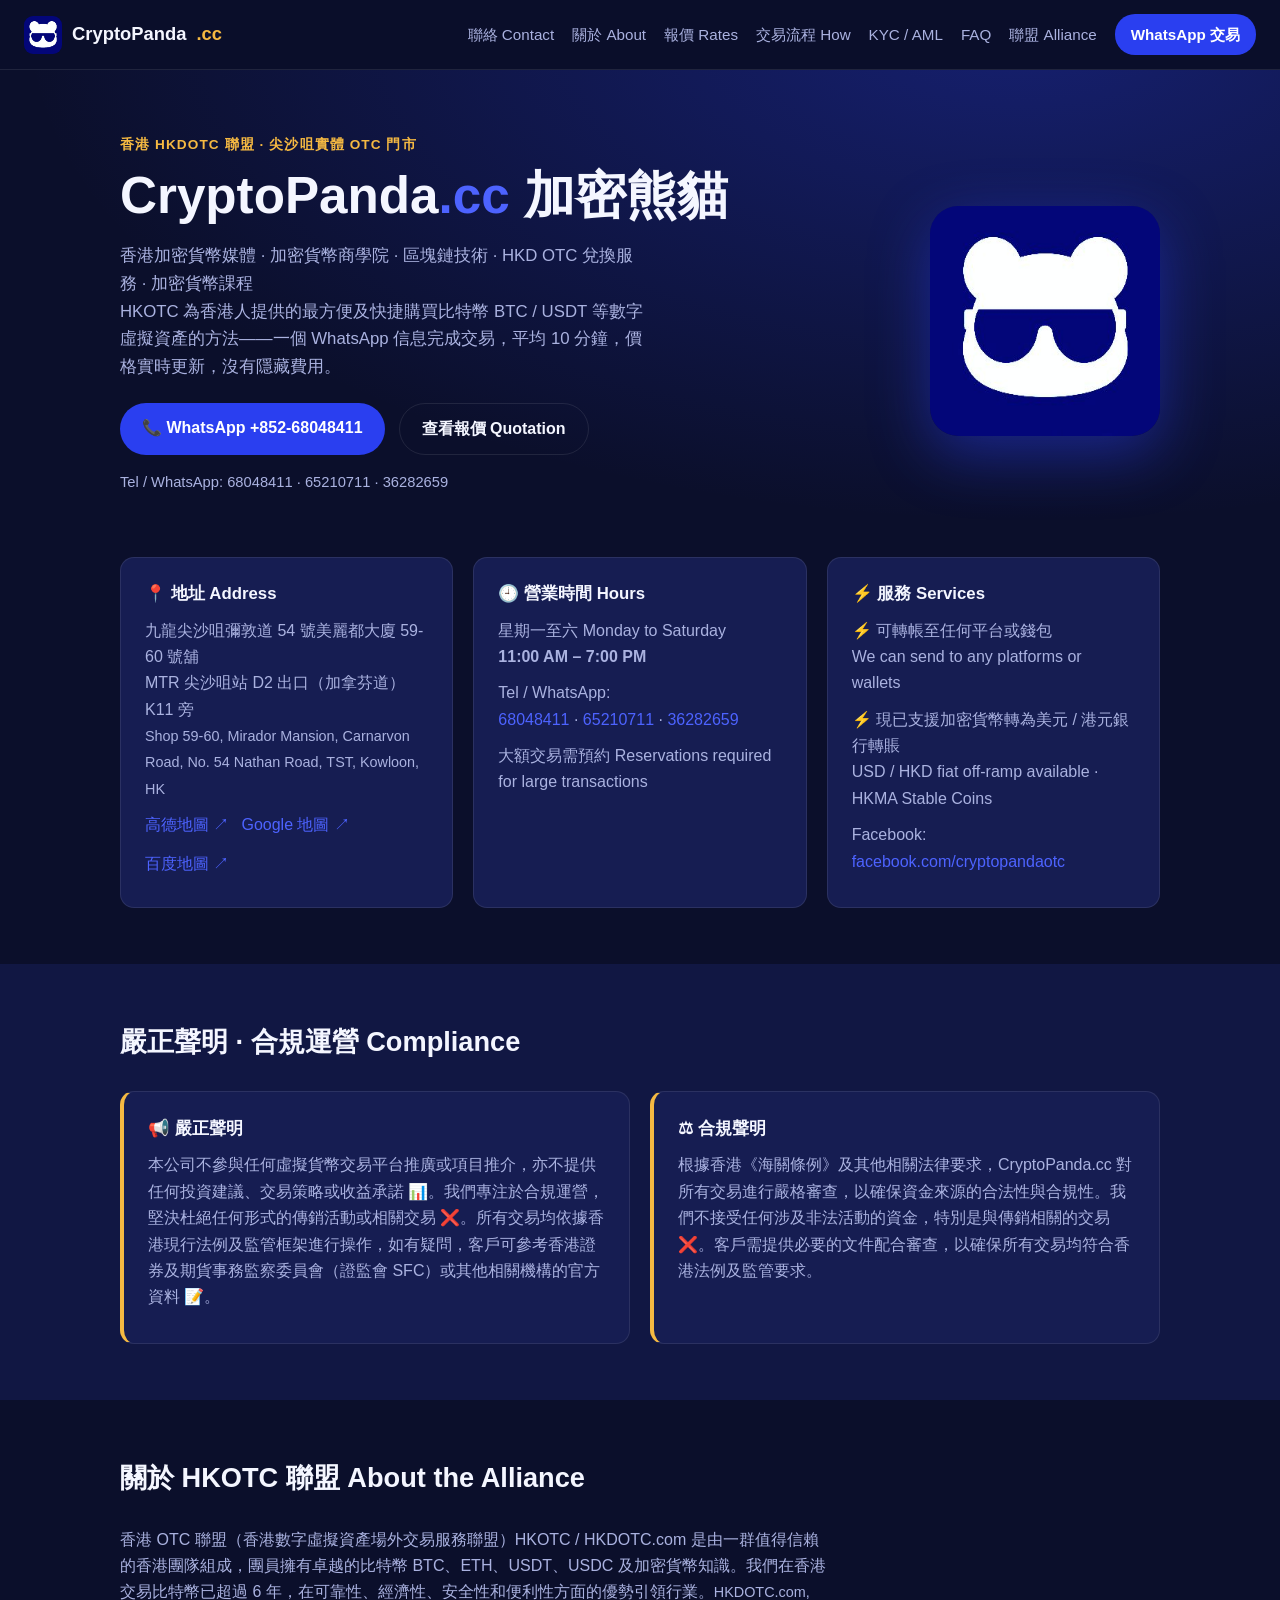
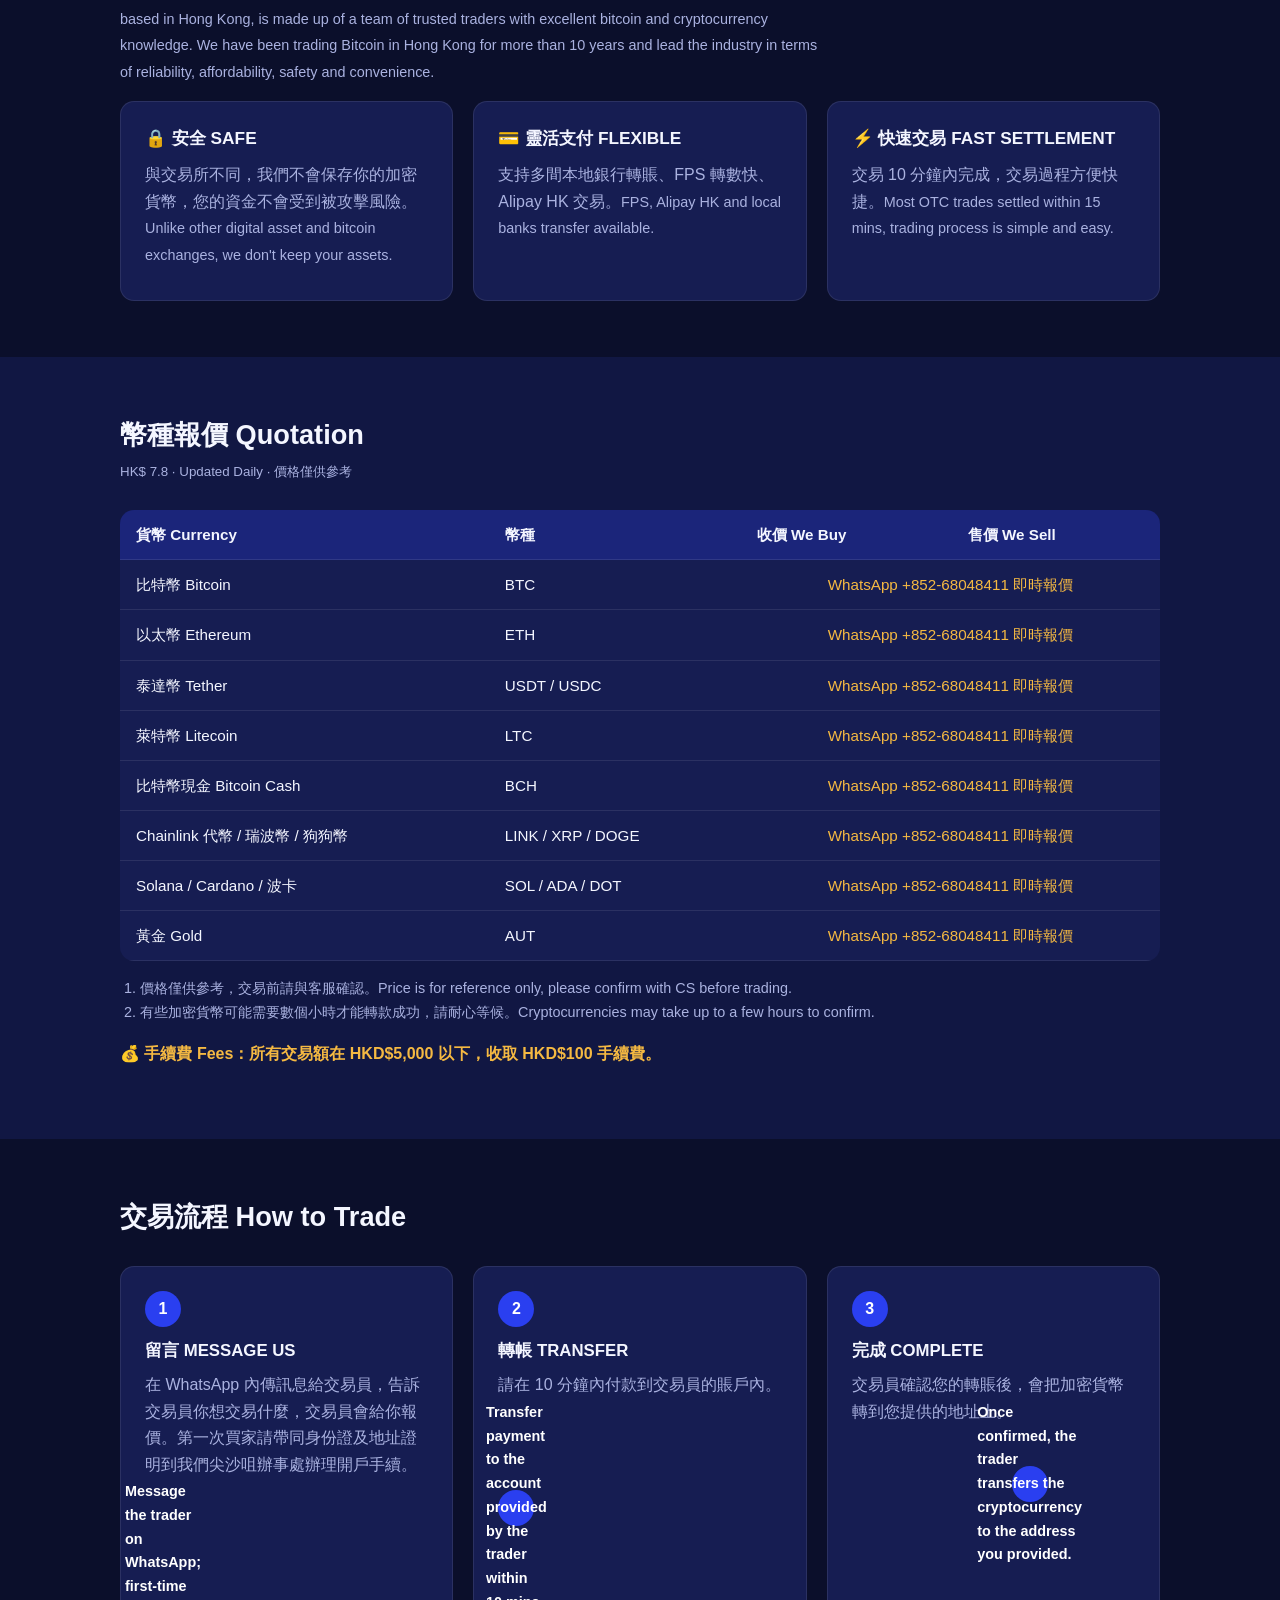
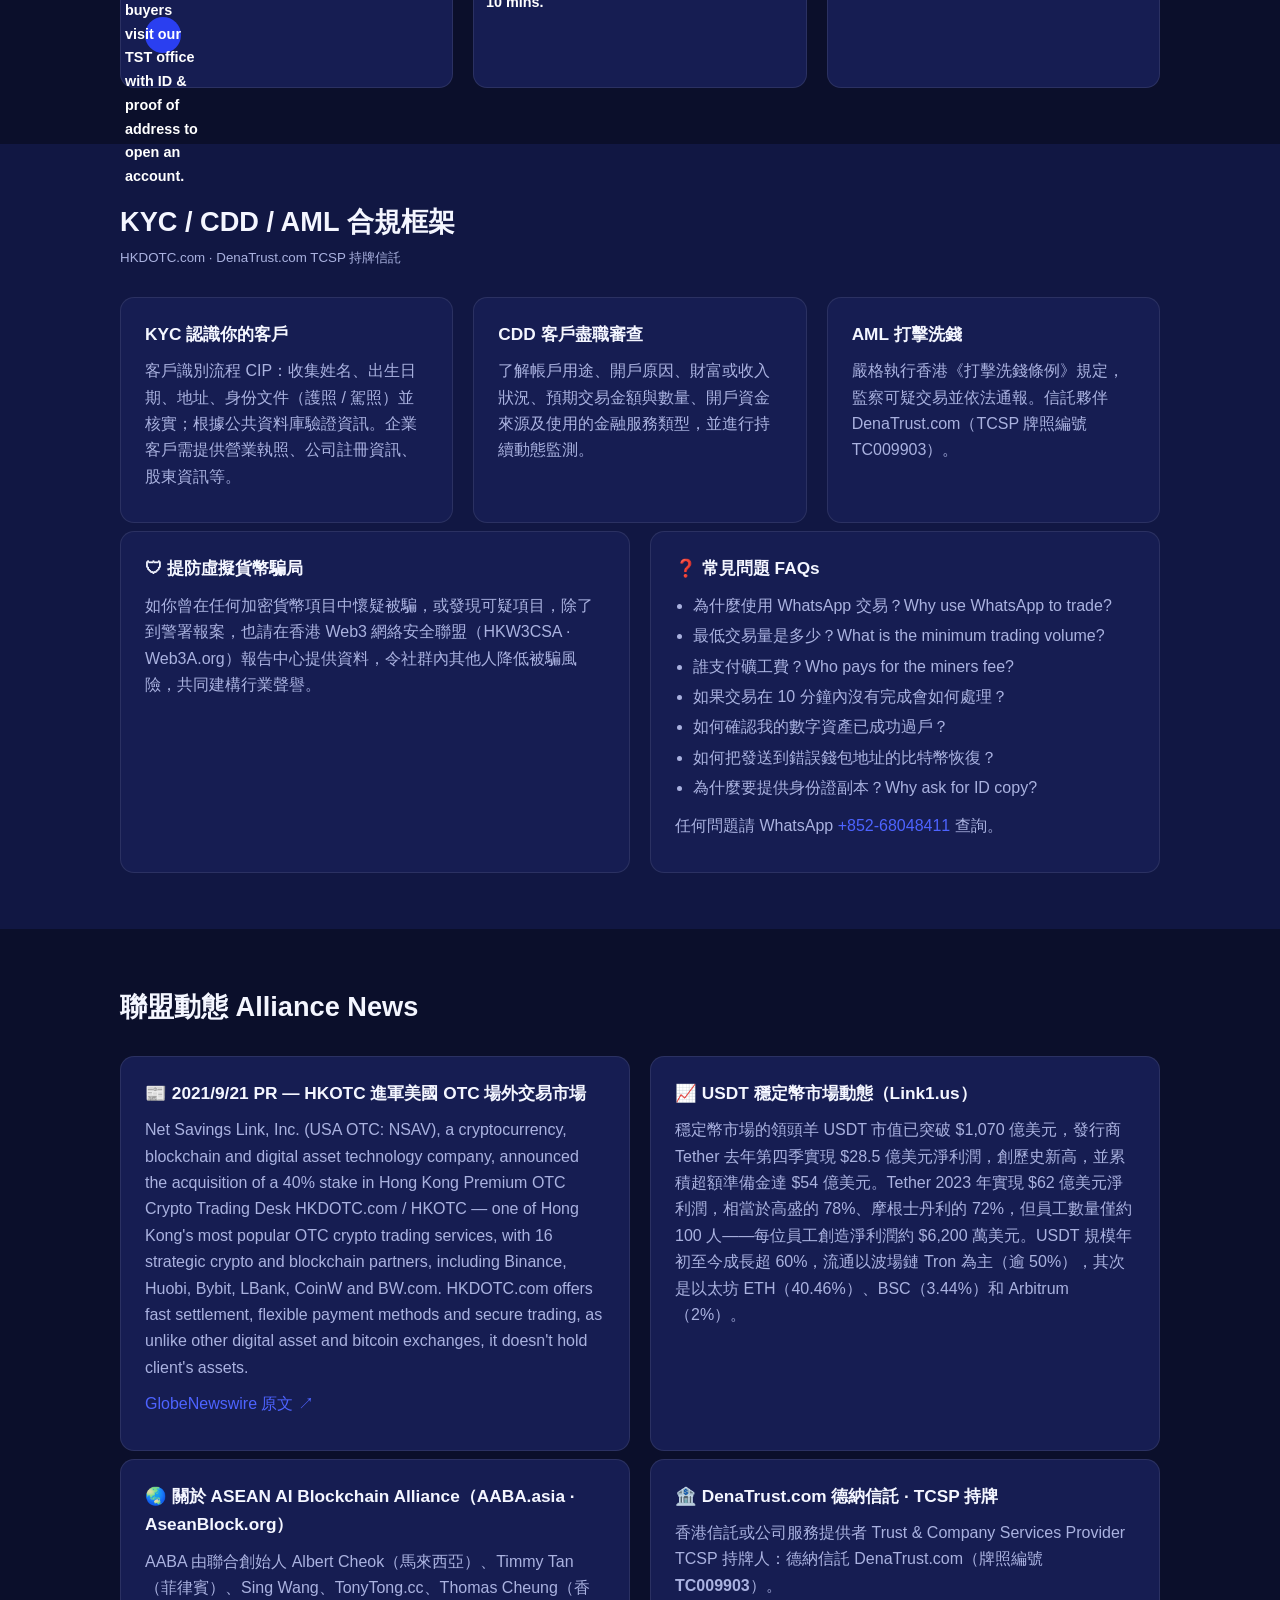
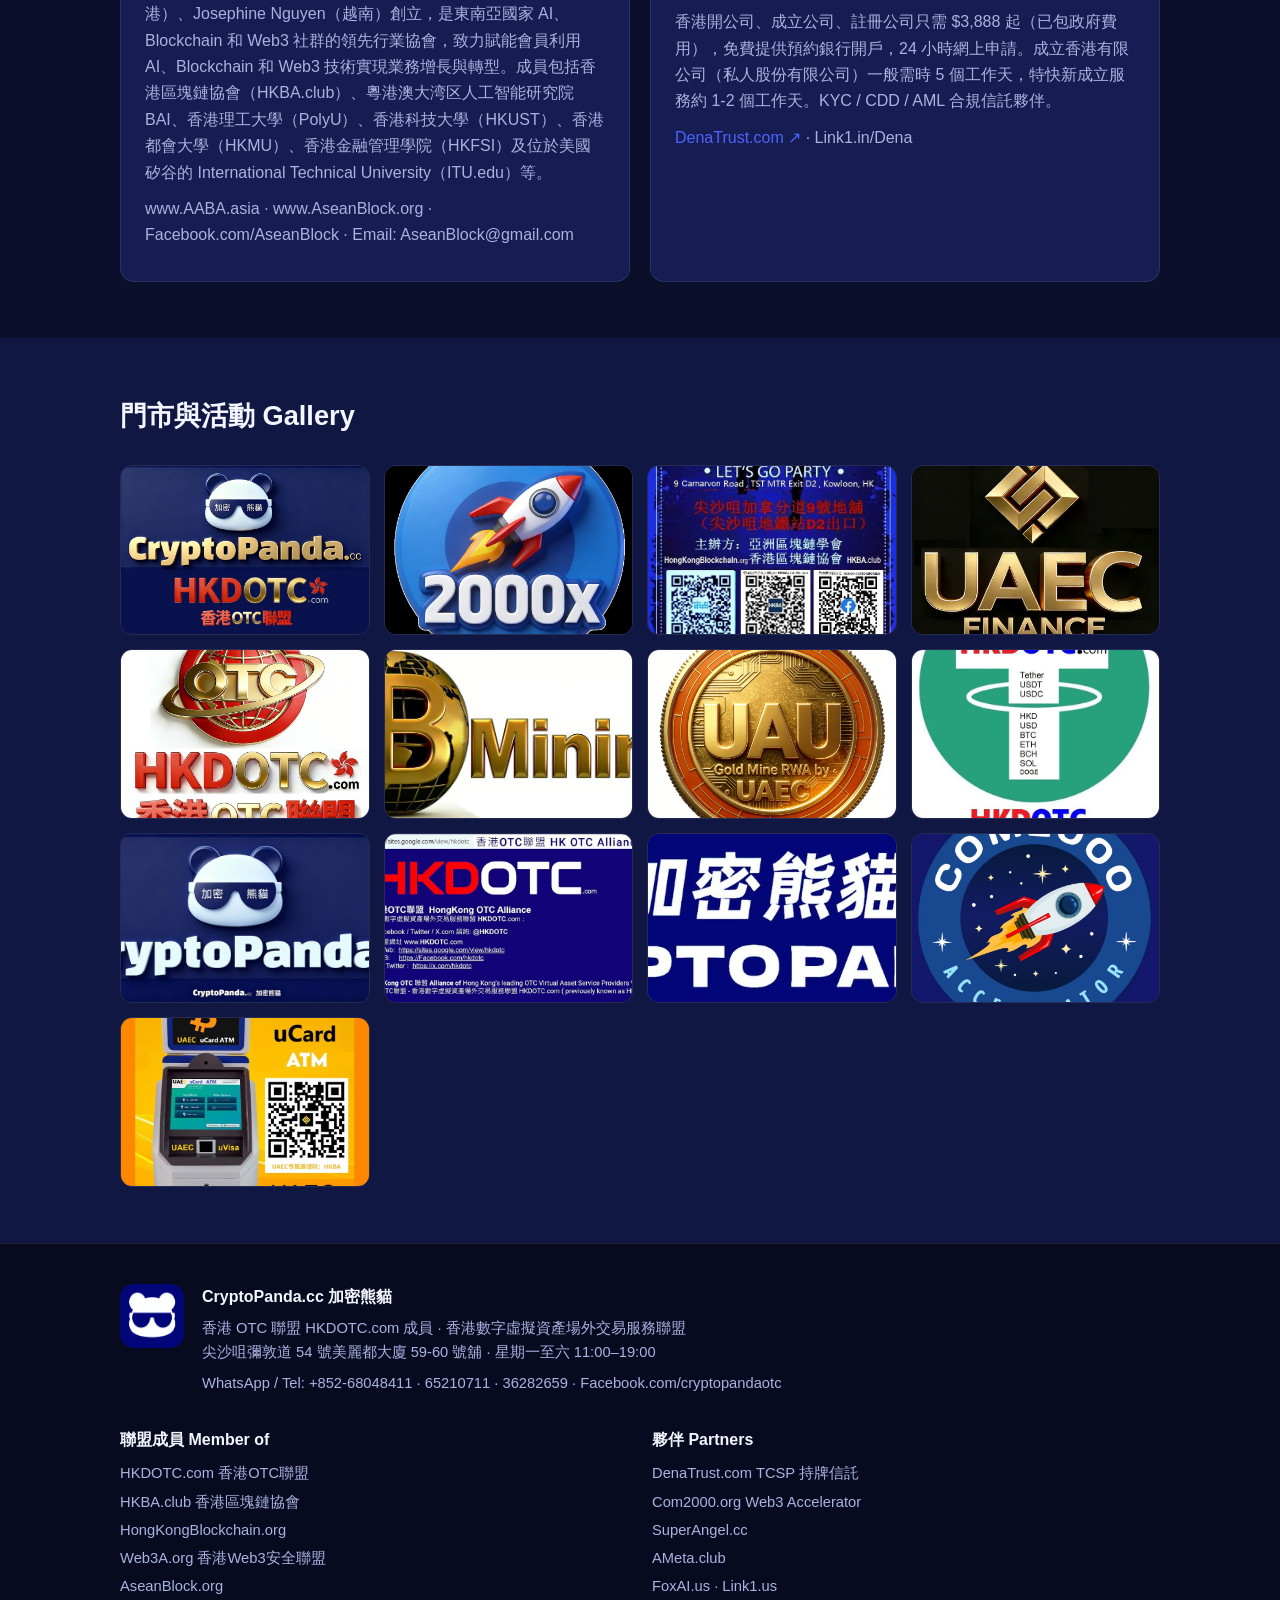
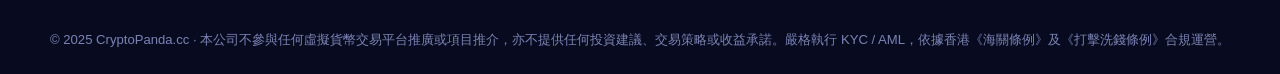
==== index.html @ 636df650 "CryptoPanda.cc static website migrated from sites.google.com/view/crypto-panda" ====
<!DOCTYPE html>
<html lang="zh-Hant">
<head>
<meta charset="UTF-8" />
<meta name="viewport" content="width=device-width, initial-scale=1.0" />
<title>CryptoPanda.cc 加密熊貓 — 香港 HKDOTC 聯盟 OTC 門市 | 尖沙咀實體店</title>
<meta name="description" content="CryptoPanda.cc 加密熊貓 — 香港 HKDOTC 聯盟成員，尖沙咀實體 OTC 門市。比特幣 BTC / USDT 等加密貨幣場外交易，10 分鐘完成，FPS / 轉數快 / Alipay HK / 本地銀行轉賬，KYC / AML 合規。Hong Kong OTC crypto trading desk, Mirador Mansion TST." />
<meta property="og:title" content="CryptoPanda.cc 加密熊貓 — 香港 HKDOTC 聯盟 OTC 門市 | 尖沙咀實體店" />
<meta property="og:description" content="CryptoPanda.cc 加密熊貓 — 香港 HKDOTC 聯盟成員，尖沙咀實體 OTC 門市。比特幣 BTC / USDT 等加密貨幣場外交易，10 分鐘完成，FPS / 轉數快 / Alipay HK / 本地銀行轉賬，KYC / AML 合規。Hong Kong OTC crypto trading desk, Mirador Mansion TST." />
<meta property="og:type" content="website" />
<meta property="og:url" content="https://cryptopanda.cc/" />
<meta property="og:image" content="https://cryptopanda.cc/assets/img/229082f6d5.jpg" />
<meta property="og:site_name" content="CryptoPanda.cc 加密熊貓" />
<meta name="twitter:card" content="summary" />
<meta name="twitter:title" content="CryptoPanda.cc 加密熊貓 — 香港 HKDOTC 聯盟 OTC 門市 | 尖沙咀實體店" />
<meta name="twitter:image" content="https://cryptopanda.cc/assets/img/229082f6d5.jpg" />
<link rel="canonical" href="https://cryptopanda.cc/" />
<link rel="icon" type="image/jpeg" href="assets/img/229082f6d5.jpg" />
<link rel="stylesheet" href="assets/css/style.css" />
<script type="application/ld+json">
{
  "@context": "https://schema.org",
  "@type": "LocalBusiness",
  "name": "CryptoPanda.cc 加密熊貓",
  "alternateName": "CryptoPanda HKOTC",
  "description": "香港 HKDOTC 聯盟成員 · 尖沙咀實體 OTC 門市 · 加密貨幣場外交易服務",
  "url": "https://cryptopanda.cc/",
  "logo": "https://cryptopanda.cc/assets/img/229082f6d5.jpg",
  "image": "https://cryptopanda.cc/assets/img/229082f6d5.jpg",
  "telephone": "+852-68048411",
  "address": {
    "@type": "PostalAddress",
    "streetAddress": "Shop 59-60, Mirador Mansion, 54-62 Nathan Road, Tsim Sha Tsui",
    "addressLocality": "Kowloon",
    "addressRegion": "Hong Kong",
    "addressCountry": "HK"
  },
  "geo": {"@type": "GeoCoordinates", "latitude": 22.2988, "longitude": 114.1722},
  "openingHours": "Mo-Sa 11:00-19:00",
  "sameAs": [
    "https://facebook.com/cryptopandaotc",
    "https://wa.me/85268048411",
    "https://hkdotc.com/",
    "https://www.hkba.club/"
  ]
}
</script>
<script type="application/ld+json">
{
  "@context": "https://schema.org",
  "@type": "FAQPage",
  "mainEntity": [
    {"@type": "Question", "name": "為什麼使用 WhatsApp 交易？ Why use WhatsApp to trade?",
     "acceptedAnswer": {"@type": "Answer", "text": "在 WhatsApp 內傳訊息給交易員，告訴交易員你想交易什麼，交易員會即時報價。一個信息就可以完成交易，交易時間平均只需 10 分鐘。"}},
    {"@type": "Question", "name": "最低交易量是多少？ What is the minimum trading volume?",
     "acceptedAnswer": {"@type": "Answer", "text": "請 WhatsApp +852-68048411 向客服查詢即時最低交易量。所有交易額在 HKD$5,000 以下收取 HKD$100 手續費。"}},
    {"@type": "Question", "name": "誰支付礦工費？ Who pays for the miners fee?",
     "acceptedAnswer": {"@type": "Answer", "text": "請與客服在交易前確認報價是否包含礦工費，部分加密貨幣轉款可能需要數小時確認。"}},
    {"@type": "Question", "name": "為什麼要提供身份證副本？ Why are you asking for ID copy?",
     "acceptedAnswer": {"@type": "Answer", "text": "依據香港《打擊洗錢條例》，所有交易須執行 KYC / AML 程序。首次交易請帶同身份證及地址證明到尖沙咀辦事處辦理開戶手續。"}}
  ]
}
</script>
</head>
<body>
<header class="site-head">
  <a class="brand" href="/"><img src="assets/img/229082f6d5.jpg" alt="CryptoPanda 加密熊貓 logo" /> CryptoPanda<span>.cc</span></a>
  <nav class="main">
    <a href="#contact">聯絡 Contact</a>
    <a href="#about">關於 About</a>
    <a href="#rates">報價 Rates</a>
    <a href="#how">交易流程 How</a>
    <a href="#kyc">KYC / AML</a>
    <a href="#faq">FAQ</a>
    <a href="#alliance">聯盟 Alliance</a>
    <a href="https://wa.me/85268048411" class="cta">WhatsApp 交易</a>
  </nav>
</header>

<section class="hero">
  <div class="wrap hero-grid">
    <div>
      <p class="kicker">香港 HKDOTC 聯盟 · 尖沙咀實體 OTC 門市</p>
      <h1>CryptoPanda<span>.cc</span> 加密熊貓</h1>
      <p class="lead">香港加密貨幣媒體 · 加密貨幣商學院 · 區塊鏈技術 · HKD OTC 兌換服務 · 加密貨幣課程<br />
      HKOTC 為香港人提供的最方便及快捷購買比特幣 BTC / USDT 等數字虛擬資產的方法——一個 WhatsApp 信息完成交易，平均 10 分鐘，價格實時更新，沒有隱藏費用。</p>
      <div class="hero-actions">
        <a class="btn primary" href="https://wa.me/85268048411">📞 WhatsApp +852-68048411</a>
        <a class="btn ghost" href="#rates">查看報價 Quotation</a>
      </div>
      <p class="hero-note">Tel / WhatsApp: 68048411 · 65210711 · 36282659</p>
    </div>
    <img class="hero-logo" src="assets/img/229082f6d5.jpg" alt="CryptoPanda 加密熊貓" />
  </div>
</section>

<section class="section contact-strip" id="contact">
  <div class="wrap contact-grid">
    <div class="c-card">
      <h3>📍 地址 Address</h3>
      <p>九龍尖沙咀彌敦道 54 號美麗都大廈 59-60 號舖<br />
      MTR 尖沙咀站 D2 出口（加拿芬道）K11 旁<br />
      <span class="en">Shop 59-60, Mirador Mansion, Carnarvon Road, No. 54 Nathan Road, TST, Kowloon, HK</span></p>
      <div class="map-links">
        <a href="https://surl.amap.com/gNX8JnW1gfIW">高德地圖 ↗</a>
        <a href="https://maps.app.goo.gl/S1iUyGTiBeyRTPDs9">Google 地圖 ↗</a>
        <a href="https://j.map.baidu.com/17/k1ri">百度地圖 ↗</a>
      </div>
    </div>
    <div class="c-card">
      <h3>🕘 營業時間 Hours</h3>
      <p>星期一至六 Monday to Saturday<br /><strong>11:00 AM – 7:00 PM</strong></p>
      <p>Tel / WhatsApp:<br /><a href="tel:+85268048411">68048411</a> · <a href="tel:+85265210711">65210711</a> · <a href="tel:+85236282659">36282659</a></p>
      <p>大額交易需預約 Reservations required for large transactions</p>
    </div>
    <div class="c-card">
      <h3>⚡ 服務 Services</h3>
      <p>⚡ 可轉帳至任何平台或錢包<br />We can send to any platforms or wallets</p>
      <p>⚡ 現已支援加密貨幣轉為美元 / 港元銀行轉賬<br />USD / HKD fiat off-ramp available · HKMA Stable Coins</p>
      <p>Facebook: <a href="https://facebook.com/cryptopandaotc">facebook.com/cryptopandaotc</a></p>
    </div>
  </div>
</section>

<section class="section alt" id="statement">
  <div class="wrap">
    <div class="section-head"><h2>嚴正聲明 · 合規運營 Compliance</h2></div>
    <div class="two-col">
      <div class="card warn">
        <h3>📢 嚴正聲明</h3>
        <p>本公司不參與任何虛擬貨幣交易平台推廣或項目推介，亦不提供任何投資建議、交易策略或收益承諾 📊。我們專注於合規運營，堅決杜絕任何形式的傳銷活動或相關交易 ❌。所有交易均依據香港現行法例及監管框架進行操作，如有疑問，客戶可參考香港證券及期貨事務監察委員會（證監會 SFC）或其他相關機構的官方資料 📝。</p>
      </div>
      <div class="card warn">
        <h3>⚖ 合規聲明</h3>
        <p>根據香港《海關條例》及其他相關法律要求，CryptoPanda.cc 對所有交易進行嚴格審查，以確保資金來源的合法性與合規性。我們不接受任何涉及非法活動的資金，特別是與傳銷相關的交易 ❌。客戶需提供必要的文件配合審查，以確保所有交易均符合香港法例及監管要求。</p>
      </div>
    </div>
  </div>
</section>

<section class="section" id="about">
  <div class="wrap">
    <div class="section-head"><h2>關於 HKOTC 聯盟 About the Alliance</h2></div>
    <p class="intro">香港 OTC 聯盟（香港數字虛擬資產場外交易服務聯盟）HKOTC / HKDOTC.com 是由一群值得信賴的香港團隊組成，團員擁有卓越的比特幣 BTC、ETH、USDT、USDC 及加密貨幣知識。我們在香港交易比特幣已超過 6 年，在可靠性、經濟性、安全性和便利性方面的優勢引領行業。<span class="en">HKDOTC.com, based in Hong Kong, is made up of a team of trusted traders with excellent bitcoin and cryptocurrency knowledge. We have been trading Bitcoin in Hong Kong for more than 10 years and lead the industry in terms of reliability, affordability, safety and convenience.</span></p>
    <div class="three-col">
      <div class="card"><h3>🔒 安全 SAFE</h3><p>與交易所不同，我們不會保存你的加密貨幣，您的資金不會受到被攻擊風險。<span class="en">Unlike other digital asset and bitcoin exchanges, we don't keep your assets.</span></p></div>
      <div class="card"><h3>💳 靈活支付 FLEXIBLE</h3><p>支持多間本地銀行轉賬、FPS 轉數快、Alipay HK 交易。<span class="en">FPS, Alipay HK and local banks transfer available.</span></p></div>
      <div class="card"><h3>⚡ 快速交易 FAST SETTLEMENT</h3><p>交易 10 分鐘內完成，交易過程方便快捷。<span class="en">Most OTC trades settled within 15 mins, trading process is simple and easy.</span></p></div>
    </div>
  </div>
</section>

<section class="section alt" id="rates">
  <div class="wrap">
    <div class="section-head"><h2>幣種報價 Quotation</h2><small>HK$ 7.8 · Updated Daily · 價格僅供參考</small></div>
    <table class="rate-table">
      <thead><tr><th>貨幣 Currency</th><th>幣種</th><th>收價 We Buy</th><th>售價 We Sell</th></tr></thead>
      <tbody>
        <tr><td>比特幣 Bitcoin</td><td>BTC</td><td colspan="2" class="mid">WhatsApp +852-68048411 即時報價</td></tr>
        <tr><td>以太幣 Ethereum</td><td>ETH</td><td colspan="2" class="mid">WhatsApp +852-68048411 即時報價</td></tr>
        <tr><td>泰達幣 Tether</td><td>USDT / USDC</td><td colspan="2" class="mid">WhatsApp +852-68048411 即時報價</td></tr>
        <tr><td>萊特幣 Litecoin</td><td>LTC</td><td colspan="2" class="mid">WhatsApp +852-68048411 即時報價</td></tr>
        <tr><td>比特幣現金 Bitcoin Cash</td><td>BCH</td><td colspan="2" class="mid">WhatsApp +852-68048411 即時報價</td></tr>
        <tr><td>Chainlink 代幣 / 瑞波幣 / 狗狗幣</td><td>LINK / XRP / DOGE</td><td colspan="2" class="mid">WhatsApp +852-68048411 即時報價</td></tr>
        <tr><td>Solana / Cardano / 波卡</td><td>SOL / ADA / DOT</td><td colspan="2" class="mid">WhatsApp +852-68048411 即時報價</td></tr>
        <tr><td>黃金 Gold</td><td>AUT</td><td colspan="2" class="mid">WhatsApp +852-68048411 即時報價</td></tr>
      </tbody>
    </table>
    <ol class="notes">
      <li>價格僅供參考，交易前請與客服確認。Price is for reference only, please confirm with CS before trading.</li>
      <li>有些加密貨幣可能需要數個小時才能轉款成功，請耐心等候。Cryptocurrencies may take up to a few hours to confirm.</li>
    </ol>
    <p class="fee">💰 手續費 Fees：所有交易額在 HKD$5,000 以下，收取 HKD$100 手續費。</p>
  </div>
</section>

<section class="section" id="how">
  <div class="wrap">
    <div class="section-head"><h2>交易流程 How to Trade</h2></div>
    <div class="steps">
      <div class="step"><span>1</span><h3>留言 MESSAGE US</h3><p>在 WhatsApp 內傳訊息給交易員，告訴交易員你想交易什麼，交易員會給你報價。第一次買家請帶同身份證及地址證明到我們尖沙咀辦事處辦理開戶手續。<span class="en">Message the trader on WhatsApp; first-time buyers visit our TST office with ID &amp; proof of address to open an account.</span></p></div>
      <div class="step"><span>2</span><h3>轉帳 TRANSFER</h3><p>請在 10 分鐘內付款到交易員的賬戶內。<span class="en">Transfer payment to the account provided by the trader within 10 mins.</span></p></div>
      <div class="step"><span>3</span><h3>完成 COMPLETE</h3><p>交易員確認您的轉賬後，會把加密貨幣轉到您提供的地址上。<span class="en">Once confirmed, the trader transfers the cryptocurrency to the address you provided.</span></p></div>
    </div>
  </div>
</section>

<section class="section alt" id="kyc">
  <div class="wrap">
    <div class="section-head"><h2>KYC / CDD / AML 合規框架</h2><small>HKDOTC.com · DenaTrust.com TCSP 持牌信託</small></div>
    <div class="three-col">
      <div class="card"><h3>KYC 認識你的客戶</h3><p>客戶識別流程 CIP：收集姓名、出生日期、地址、身份文件（護照 / 駕照）並核實；根據公共資料庫驗證資訊。企業客戶需提供營業執照、公司註冊資訊、股東資訊等。</p></div>
      <div class="card"><h3>CDD 客戶盡職審查</h3><p>了解帳戶用途、開戶原因、財富或收入狀況、預期交易金額與數量、開戶資金來源及使用的金融服務類型，並進行持續動態監測。</p></div>
      <div class="card"><h3>AML 打擊洗錢</h3><p>嚴格執行香港《打擊洗錢條例》規定，監察可疑交易並依法通報。信託夥伴 DenaTrust.com（TCSP 牌照編號 TC009903）。</p></div>
    </div>
    <div class="two-col">
      <div class="card">
        <h3>🛡 提防虛擬貨幣騙局</h3>
        <p>如你曾在任何加密貨幣項目中懷疑被騙，或發現可疑項目，除了到警署報案，也請在香港 Web3 網絡安全聯盟（HKW3CSA · Web3A.org）報告中心提供資料，令社群內其他人降低被騙風險，共同建構行業聲譽。</p>
      </div>
      <div class="card">
        <h3>❓ 常見問題 FAQs</h3>
        <ul class="faq-list">
          <li>為什麼使用 WhatsApp 交易？Why use WhatsApp to trade?</li>
          <li>最低交易量是多少？What is the minimum trading volume?</li>
          <li>誰支付礦工費？Who pays for the miners fee?</li>
          <li>如果交易在 10 分鐘內沒有完成會如何處理？</li>
          <li>如何確認我的數字資產已成功過戶？</li>
          <li>如何把發送到錯誤錢包地址的比特幣恢復？</li>
          <li>為什麼要提供身份證副本？Why ask for ID copy?</li>
        </ul>
        <p>任何問題請 WhatsApp <a href="https://wa.me/85268048411">+852-68048411</a> 查詢。</p>
      </div>
    </div>
  </div>
</section>

<section class="section" id="news">
  <div class="wrap">
    <div class="section-head"><h2>聯盟動態 Alliance News</h2></div>
    <div class="two-col">
      <div class="card">
        <h3>📰 2021/9/21 PR — HKOTC 進軍美國 OTC 場外交易市場</h3>
        <p>Net Savings Link, Inc. (USA OTC: NSAV), a cryptocurrency, blockchain and digital asset technology company, announced the acquisition of a 40% stake in Hong Kong Premium OTC Crypto Trading Desk HKDOTC.com / HKOTC — one of Hong Kong's most popular OTC crypto trading services, with 16 strategic crypto and blockchain partners, including Binance, Huobi, Bybit, LBank, CoinW and BW.com. HKDOTC.com offers fast settlement, flexible payment methods and secure trading, as unlike other digital asset and bitcoin exchanges, it doesn't hold client's assets.</p>
        <p><a href="https://www.globenewswire.com/news-release/2021/09/21/2300694/0/en/NSAV-ACQUIRES-40-STAKE-IN-PREMIUM-OTC-CRYPTO-TRADING-DESK-HKOTC-CO.html">GlobeNewswire 原文 ↗</a></p>
      </div>
      <div class="card">
        <h3>📈 USDT 穩定幣市場動態（Link1.us）</h3>
        <p>穩定幣市場的領頭羊 USDT 市值已突破 $1,070 億美元，發行商 Tether 去年第四季實現 $28.5 億美元淨利潤，創歷史新高，並累積超額準備金達 $54 億美元。Tether 2023 年實現 $62 億美元淨利潤，相當於高盛的 78%、摩根士丹利的 72%，但員工數量僅約 100 人——每位員工創造淨利潤約 $6,200 萬美元。USDT 規模年初至今成長超 60%，流通以波場鏈 Tron 為主（逾 50%），其次是以太坊 ETH（40.46%）、BSC（3.44%）和 Arbitrum（2%）。</p>
      </div>
    </div>
    <div class="two-col">
      <div class="card">
        <h3>🌏 關於 ASEAN AI Blockchain Alliance（AABA.asia · AseanBlock.org）</h3>
        <p>AABA 由聯合創始人 Albert Cheok（馬來西亞）、Timmy Tan（菲律賓）、Sing Wang、TonyTong.cc、Thomas Cheung（香港）、Josephine Nguyen（越南）創立，是東南亞國家 AI、Blockchain 和 Web3 社群的領先行業協會，致力賦能會員利用 AI、Blockchain 和 Web3 技術實現業務增長與轉型。成員包括香港區塊鏈協會（HKBA.club）、粵港澳大湾区人工智能研究院 BAI、香港理工大學（PolyU）、香港科技大學（HKUST）、香港都會大學（HKMU）、香港金融管理學院（HKFSI）及位於美國矽谷的 International Technical University（ITU.edu）等。</p>
        <p>www.AABA.asia · www.AseanBlock.org · Facebook.com/AseanBlock · Email: AseanBlock@gmail.com</p>
      </div>
      <div class="card">
        <h3>🏦 DenaTrust.com 德納信託 · TCSP 持牌</h3>
        <p>香港信託或公司服務提供者 Trust &amp; Company Services Provider TCSP 持牌人：德納信託 DenaTrust.com（牌照編號 <strong>TC009903</strong>）。</p>
        <p>香港開公司、成立公司、註冊公司只需 $3,888 起（已包政府費用），免費提供預約銀行開戶，24 小時網上申請。成立香港有限公司（私人股份有限公司）一般需時 5 個工作天，特快新成立服務約 1-2 個工作天。KYC / CDD / AML 合規信託夥伴。</p>
        <p><a href="https://denatrust.com/">DenaTrust.com ↗</a> · Link1.in/Dena</p>
      </div>
    </div>
  </div>
</section>

<section class="section alt" id="gallery">
  <div class="wrap">
    <div class="section-head"><h2>門市與活動 Gallery</h2></div>
    <div class="gallery">
      <img src="assets/img/a9dcb4ada9.jpg" alt="CryptoPanda 門市與活動照片" loading="lazy" />
      <img src="assets/img/1baae453f8.jpg" alt="CryptoPanda 門市與活動照片" loading="lazy" />
      <img src="assets/img/5feec6fad7.jpg" alt="CryptoPanda 門市與活動照片" loading="lazy" />
      <img src="assets/img/48e585fd11.jpg" alt="CryptoPanda 門市與活動照片" loading="lazy" />
      <img src="assets/img/a120002dae.jpg" alt="CryptoPanda 門市與活動照片" loading="lazy" />
      <img src="assets/img/e65a590a1b.jpg" alt="CryptoPanda 門市與活動照片" loading="lazy" />
      <img src="assets/img/2b3e9a0b26.jpg" alt="CryptoPanda 門市與活動照片" loading="lazy" />
      <img src="assets/img/5f7fae961f.jpg" alt="CryptoPanda 門市與活動照片" loading="lazy" />
      <img src="assets/img/344607c28f.jpg" alt="CryptoPanda 門市與活動照片" loading="lazy" />
      <img src="assets/img/9b5f0bfd82.jpg" alt="CryptoPanda 門市與活動照片" loading="lazy" />
      <img src="assets/img/c36d4909ea.jpg" alt="CryptoPanda 門市與活動照片" loading="lazy" />
      <img src="assets/img/d9d521d7dd.jpg" alt="CryptoPanda 門市與活動照片" loading="lazy" />
      <img src="assets/img/a3f9335249.jpg" alt="CryptoPanda 門市與活動照片" loading="lazy" />
    </div>
  </div>
</section>

<footer class="site-foot">
  <div class="wrap">
    <div class="foot-brand">
      <img src="assets/img/229082f6d5.jpg" alt="CryptoPanda logo" />
      <div>
        <strong>CryptoPanda.cc 加密熊貓</strong>
        <p>香港 OTC 聯盟 HKDOTC.com 成員 · 香港數字虛擬資產場外交易服務聯盟<br />
        尖沙咀彌敦道 54 號美麗都大廈 59-60 號舖 · 星期一至六 11:00–19:00</p>
        <p>WhatsApp / Tel: +852-68048411 · 65210711 · 36282659 · Facebook.com/cryptopandaotc</p>
      </div>
    </div>
    <div class="foot-links">
      <div>
        <h4>聯盟成員 Member of</h4>
        <a href="https://hkdotc.com/">HKDOTC.com 香港OTC聯盟</a>
        <a href="https://www.hkba.club/">HKBA.club 香港區塊鏈協會</a>
        <a href="https://www.hongkongblockchain.org/">HongKongBlockchain.org</a>
        <a href="https://web3a.org/">Web3A.org 香港Web3安全聯盟</a>
        <a href="https://www.aseanblock.org/">AseanBlock.org</a>
      </div>
      <div>
        <h4>夥伴 Partners</h4>
        <a href="https://denatrust.com/">DenaTrust.com TCSP 持牌信託</a>
        <a href="https://com2000.org/">Com2000.org Web3 Accelerator</a>
        <a href="https://superangel.cc/">SuperAngel.cc</a>
        <a href="https://ameta.club/">AMeta.club</a>
        <a href="https://foxai.us/">FoxAI.us · Link1.us</a>
      </div>
    </div>
  </div>
  <p class="fine">© 2025 CryptoPanda.cc · 本公司不參與任何虛擬貨幣交易平台推廣或項目推介，亦不提供任何投資建議、交易策略或收益承諾。嚴格執行 KYC / AML，依據香港《海關條例》及《打擊洗錢條例》合規運營。</p>
</footer>
<script>
document.addEventListener('click', e => {
  if (!e.target.closest('.site-head')) document.querySelector('nav.main')?.classList.remove('open');
});
</script>
</body>
</html>
---- assets/css/style.css ----
:root{--bg:#0b0f2b;--panel:#111743;--card:#161d52;--ink:#f4f6ff;--muted:#aab2e0;--brand:#2a3ff0;--brand2:#4d63ff;--gold:#f5b942;--line:rgba(255,255,255,.09)}
*{box-sizing:border-box}
body{margin:0;font-family:"Noto Sans TC","PingFang TC","Microsoft JhengHei",-apple-system,"Segoe UI",sans-serif;background:var(--bg);color:var(--ink);line-height:1.65}
a{color:var(--brand2);text-decoration:none}
a:hover{text-decoration:underline}
img{max-width:100%}
.wrap{max-width:1080px;margin:0 auto;padding:0 20px}
.en{color:var(--muted);font-size:.9em}

/* header */
.site-head{display:flex;align-items:center;justify-content:space-between;gap:16px;padding:14px 24px;position:sticky;top:0;background:rgba(11,15,43,.92);backdrop-filter:blur(10px);border-bottom:1px solid var(--line);z-index:50}
.brand{display:flex;align-items:center;gap:10px;font-weight:800;font-size:1.15rem;color:var(--ink)}
.brand img{width:38px;height:38px;border-radius:9px}
.brand span{color:var(--gold)}
nav.main{display:flex;align-items:center;gap:18px;flex-wrap:wrap}
nav.main a{color:var(--muted);font-size:.95rem}
nav.main a:hover{color:var(--ink);text-decoration:none}
nav.main a.cta{background:var(--brand);color:#fff;padding:8px 16px;border-radius:20px;font-weight:600}
@media(max-width:840px){nav.main{display:none}.site-head.open nav.main{display:flex}}

/* hero */
.hero{padding:64px 0 48px;background:radial-gradient(1000px 500px at 80% -10%,rgba(42,63,240,.35),transparent),var(--bg)}
.hero-grid{display:grid;grid-template-columns:1fr auto;gap:40px;align-items:center}
.kicker{color:var(--gold);font-weight:700;letter-spacing:.08em;text-transform:uppercase;font-size:.85rem;margin:0 0 10px}
.hero h1{font-size:clamp(2.1rem,5vw,3.2rem);margin:0 0 14px;line-height:1.15}
.hero h1 span{color:var(--brand2)}
.lead{color:var(--muted);font-size:1.05rem;max-width:56ch}
.hero-actions{display:flex;gap:14px;flex-wrap:wrap;margin:22px 0 10px}
.btn{padding:12px 22px;border-radius:26px;font-weight:700}
.btn.primary{background:var(--brand);color:#fff}
.btn.primary:hover{background:var(--brand2);text-decoration:none}
.btn.ghost{border:1px solid var(--line);color:var(--ink)}
.btn.ghost:hover{text-decoration:none;border-color:var(--brand2)}
.hero-note{color:var(--muted);font-size:.92rem}
.hero-logo{width:230px;height:230px;border-radius:28px;box-shadow:0 18px 60px rgba(42,63,240,.45)}
@media(max-width:760px){.hero-grid{grid-template-columns:1fr}.hero-logo{width:160px;height:160px}}

/* sections */
.section{padding:56px 0}
.section.alt{background:var(--panel)}
.section-head{margin-bottom:26px}
.section-head h2{margin:0;font-size:1.7rem}
.section-head small{color:var(--muted)}
.intro{max-width:80ch;color:var(--muted)}
.two-col{display:grid;grid-template-columns:1fr 1fr;gap:20px;margin-top:8px}
.three-col{display:grid;grid-template-columns:repeat(3,1fr);gap:20px;margin-top:8px}
@media(max-width:840px){.two-col,.three-col{grid-template-columns:1fr}}
.card{background:var(--card);border:1px solid var(--line);border-radius:14px;padding:22px 24px}
.card h3{margin:0 0 10px;font-size:1.08rem}
.card p{margin:0 0 10px;color:var(--muted)}
.card.warn{border-left:4px solid var(--gold)}
.card .faq-list{margin:0 0 12px;padding-left:18px;color:var(--muted)}
.card .faq-list li{margin:4px 0}

/* contact strip */
.contact-strip{padding-top:0}
.contact-grid{display:grid;grid-template-columns:repeat(3,1fr);gap:20px}
@media(max-width:840px){.contact-grid{grid-template-columns:1fr}}
.c-card{background:var(--card);border:1px solid var(--line);border-radius:14px;padding:22px 24px}
.c-card h3{margin:0 0 10px;font-size:1.05rem}
.c-card p{margin:0 0 10px;color:var(--muted)}
.map-links{display:flex;gap:12px;flex-wrap:wrap}

/* rates */
.rate-table{width:100%;border-collapse:collapse;background:var(--card);border-radius:14px;overflow:hidden;font-size:.95rem}
.rate-table th,.rate-table td{padding:12px 16px;border-bottom:1px solid var(--line);text-align:left}
.rate-table thead th{background:rgba(42,63,240,.25);font-weight:700}
.rate-table .mid{color:var(--gold);text-align:center}
.notes{color:var(--muted);font-size:.9rem;margin:16px 0 6px;padding-left:20px}
.fee{font-weight:600;color:var(--gold)}

/* steps */
.steps{display:grid;grid-template-columns:repeat(3,1fr);gap:20px}
@media(max-width:840px){.steps{grid-template-columns:1fr}}
.step{background:var(--card);border:1px solid var(--line);border-radius:14px;padding:24px}
.step span{display:inline-flex;width:36px;height:36px;border-radius:50%;background:var(--brand);color:#fff;align-items:center;justify-content:center;font-weight:800;margin-bottom:10px}
.step h3{margin:0 0 8px;font-size:1.05rem}
.step p{margin:0;color:var(--muted)}

/* gallery */
.gallery{display:grid;grid-template-columns:repeat(4,1fr);gap:14px}
.gallery img{border-radius:12px;width:100%;height:170px;object-fit:cover;border:1px solid var(--line)}
@media(max-width:840px){.gallery{grid-template-columns:repeat(2,1fr)}}

/* footer */
.site-foot{border-top:1px solid var(--line);padding:40px 0 24px;background:#080b20}
.foot-brand{display:flex;gap:18px;align-items:flex-start;margin-bottom:26px}
.foot-brand img{width:64px;height:64px;border-radius:14px}
.foot-brand p{margin:6px 0;color:var(--muted);font-size:.92rem}
.foot-links{display:grid;grid-template-columns:1fr 1fr;gap:24px}
.foot-links h4{margin:0 0 8px;color:var(--ink)}
.foot-links a{display:block;color:var(--muted);font-size:.92rem;margin:4px 0}
.fine{color:#7b83b3;font-size:.82rem;margin:26px 0 0;text-align:center}
@media(max-width:640px){.foot-links{grid-template-columns:1fr}}
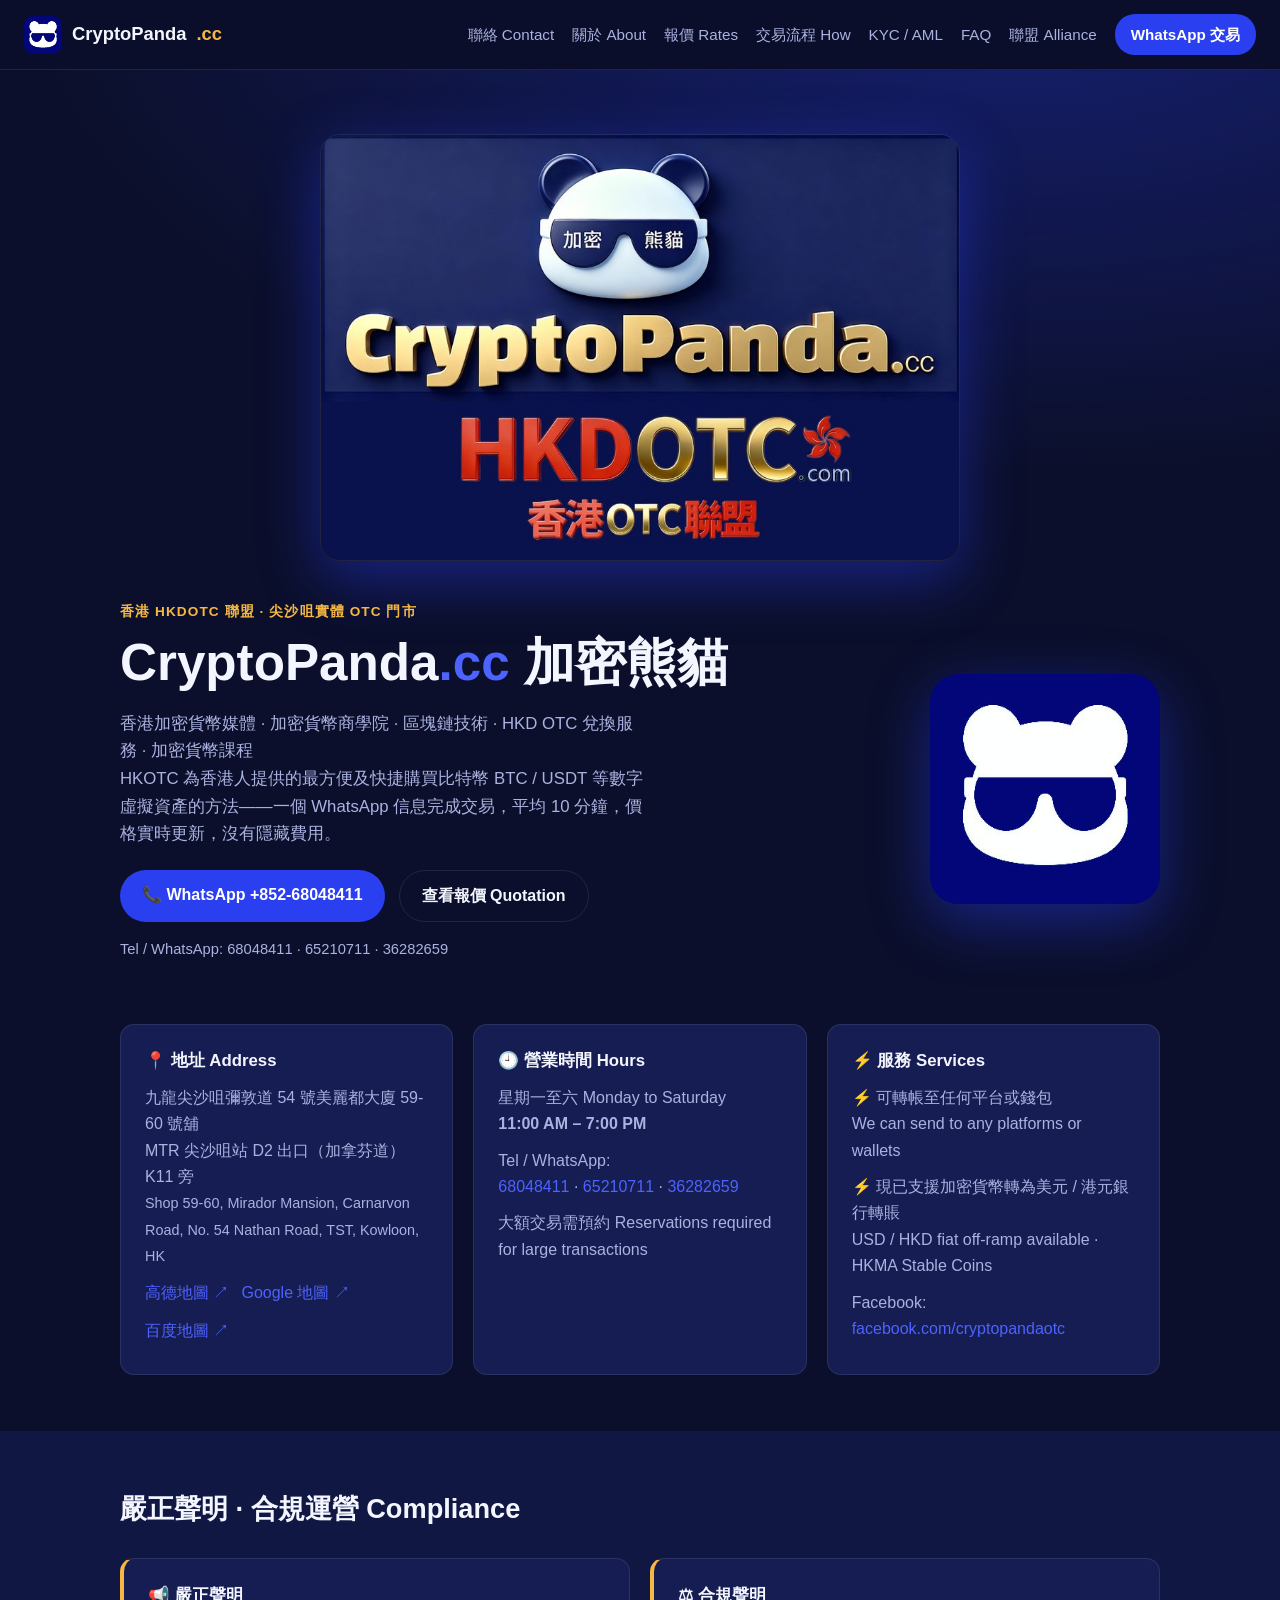
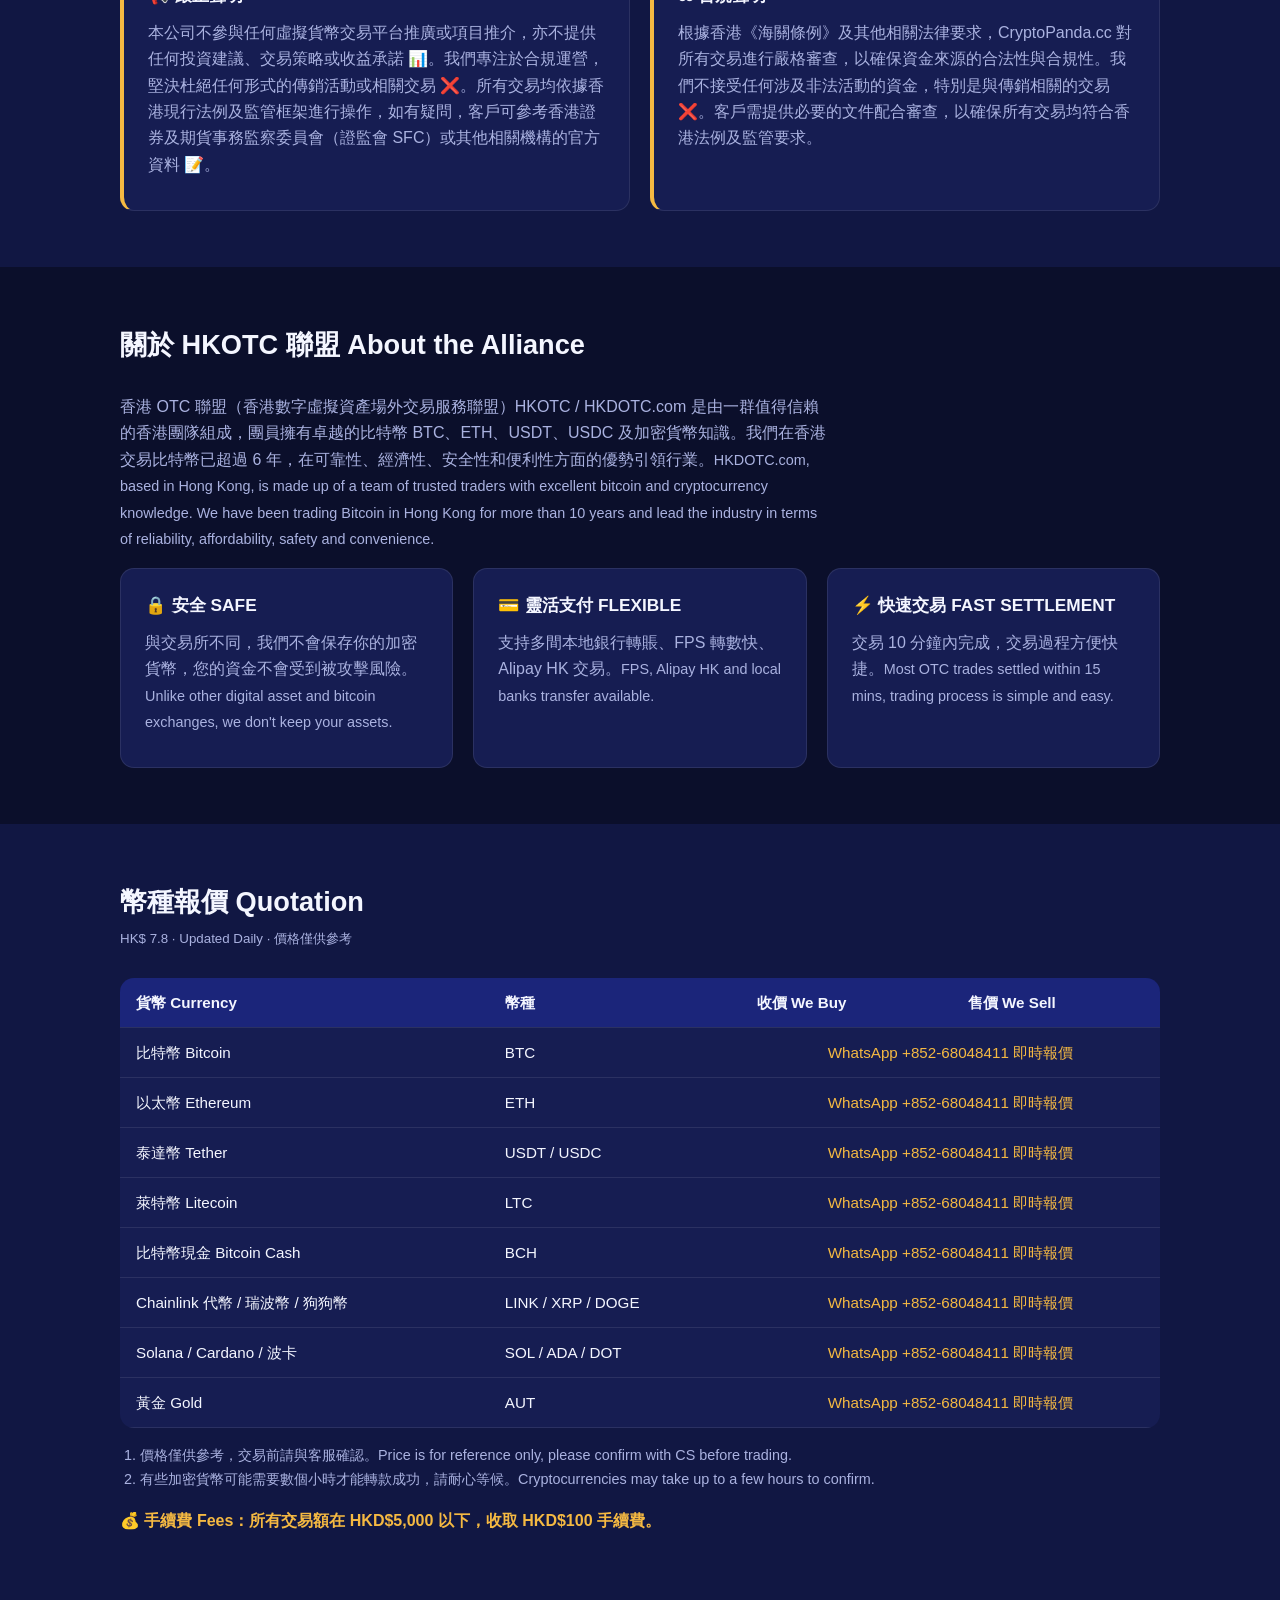
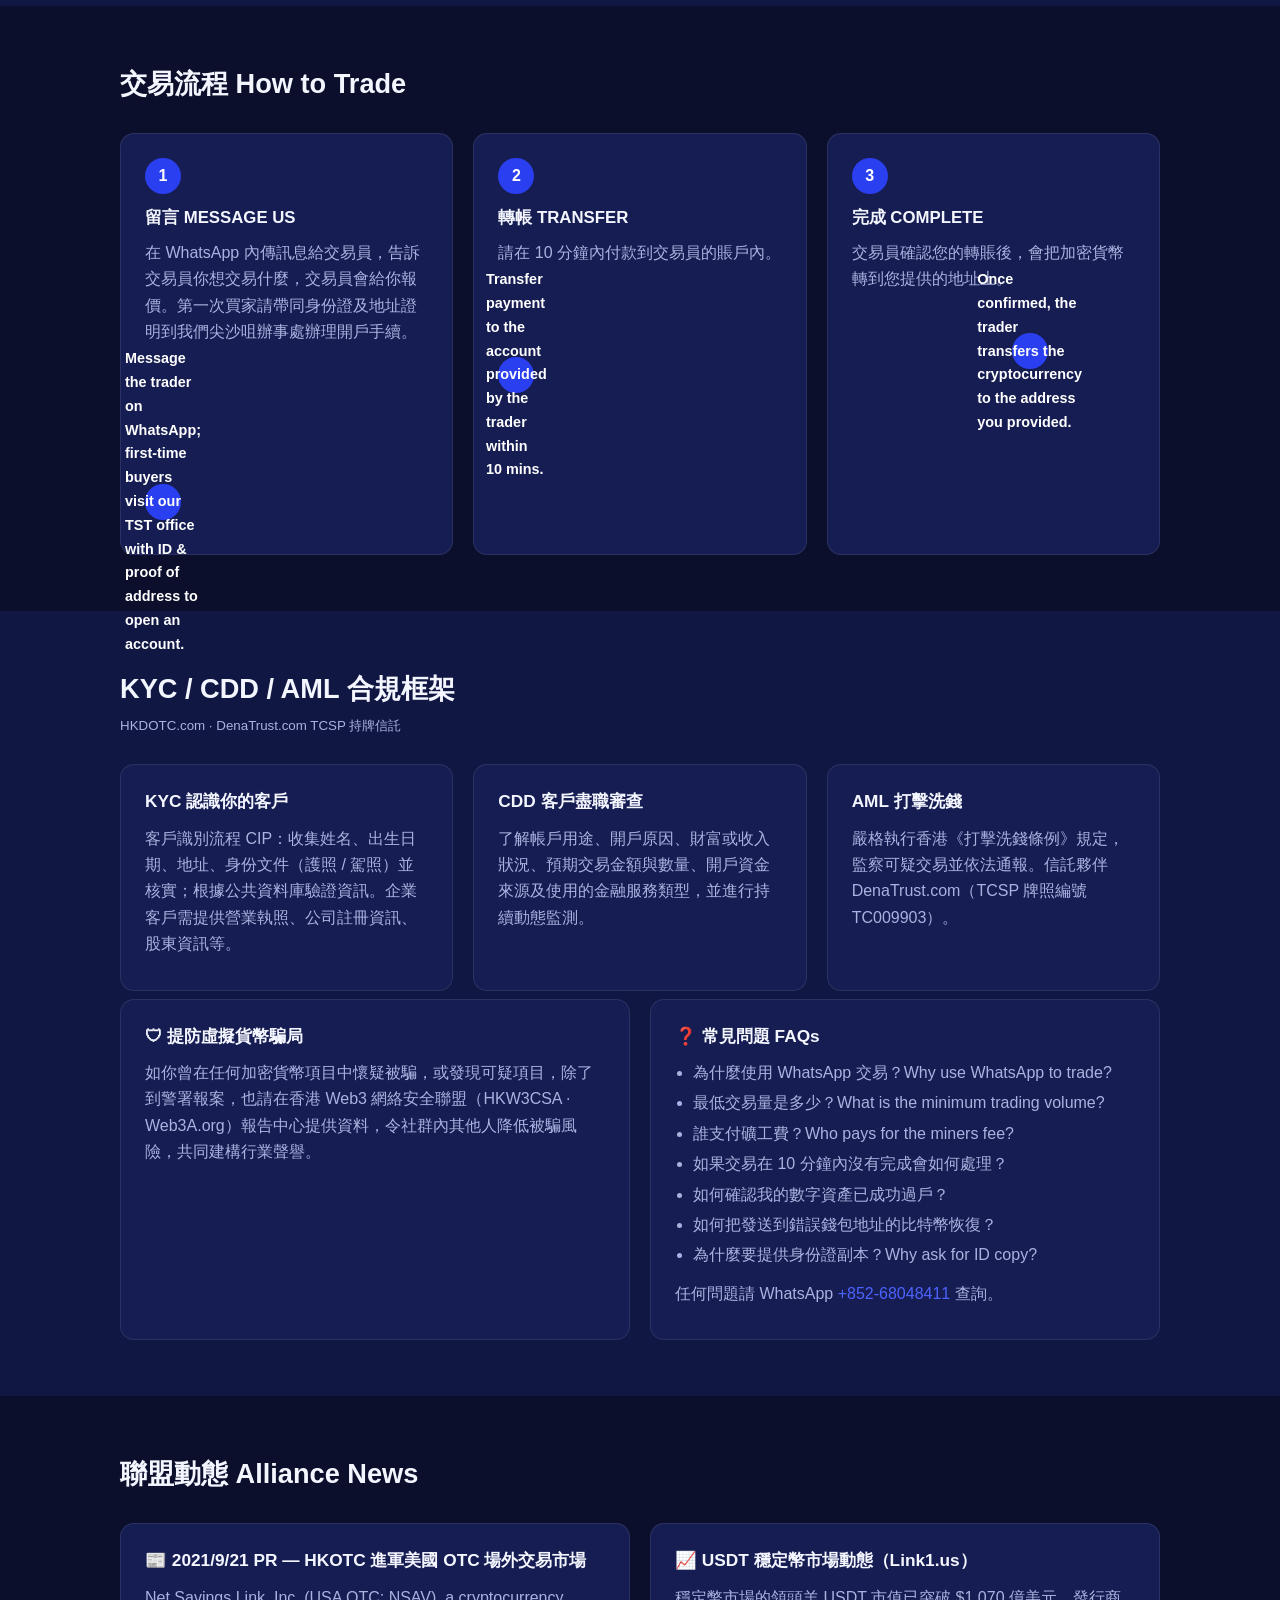
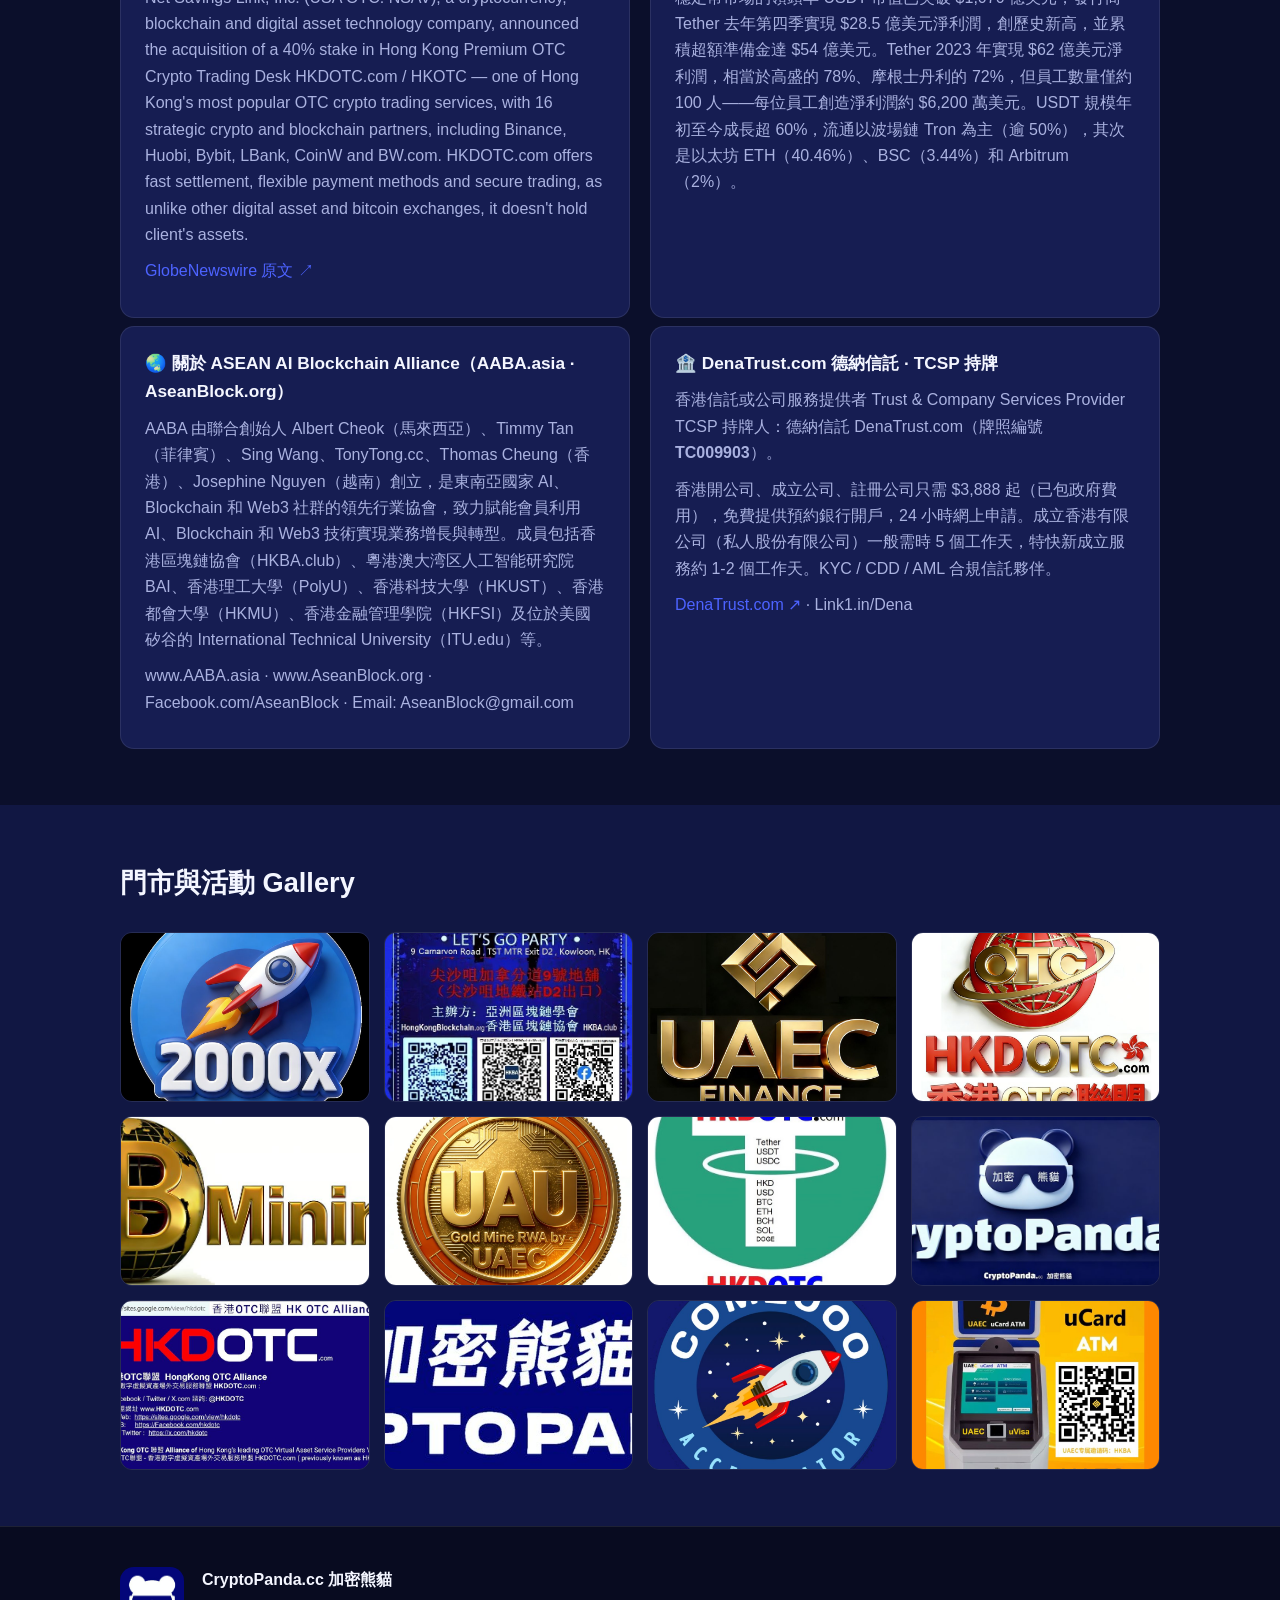
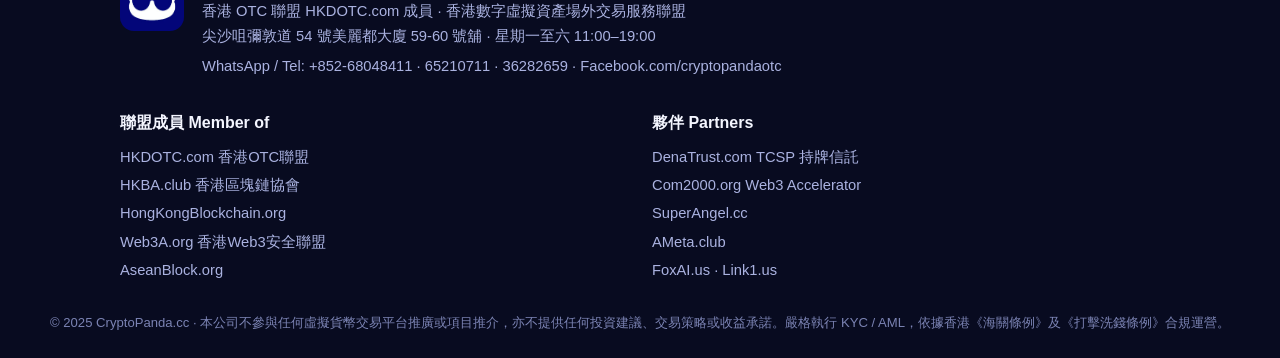
==== commit ed98e8ee: "Move brand banner logo (a9dcb4ada9) from gallery to top hero section" ====
--- a/index.html
+++ b/index.html
@@ -78,6 +78,9 @@
 </header>
 
 <section class="hero">
+  <div class="wrap">
+    <img class="hero-banner" src="assets/img/a9dcb4ada9.jpg" alt="CryptoPanda.cc 加密熊貓 × HKDOTC.com 香港OTC聯盟" />
+  </div>
   <div class="wrap hero-grid">
     <div>
       <p class="kicker">香港 HKDOTC 聯盟 · 尖沙咀實體 OTC 門市</p>
@@ -249,7 +252,6 @@
   <div class="wrap">
     <div class="section-head"><h2>門市與活動 Gallery</h2></div>
     <div class="gallery">
-      <img src="assets/img/a9dcb4ada9.jpg" alt="CryptoPanda 門市與活動照片" loading="lazy" />
       <img src="assets/img/1baae453f8.jpg" alt="CryptoPanda 門市與活動照片" loading="lazy" />
       <img src="assets/img/5feec6fad7.jpg" alt="CryptoPanda 門市與活動照片" loading="lazy" />
       <img src="assets/img/48e585fd11.jpg" alt="CryptoPanda 門市與活動照片" loading="lazy" />
--- a/assets/css/style.css
+++ b/assets/css/style.css
@@ -20,6 +20,7 @@
 
 /* hero */
 .hero{padding:64px 0 48px;background:radial-gradient(1000px 500px at 80% -10%,rgba(42,63,240,.35),transparent),var(--bg)}
+.hero-banner{display:block;width:min(640px,100%);margin:0 auto 40px;border-radius:20px;border:1px solid var(--line);box-shadow:0 18px 60px rgba(42,63,240,.45)}
 .hero-grid{display:grid;grid-template-columns:1fr auto;gap:40px;align-items:center}
 .kicker{color:var(--gold);font-weight:700;letter-spacing:.08em;text-transform:uppercase;font-size:.85rem;margin:0 0 10px}
 .hero h1{font-size:clamp(2.1rem,5vw,3.2rem);margin:0 0 14px;line-height:1.15}
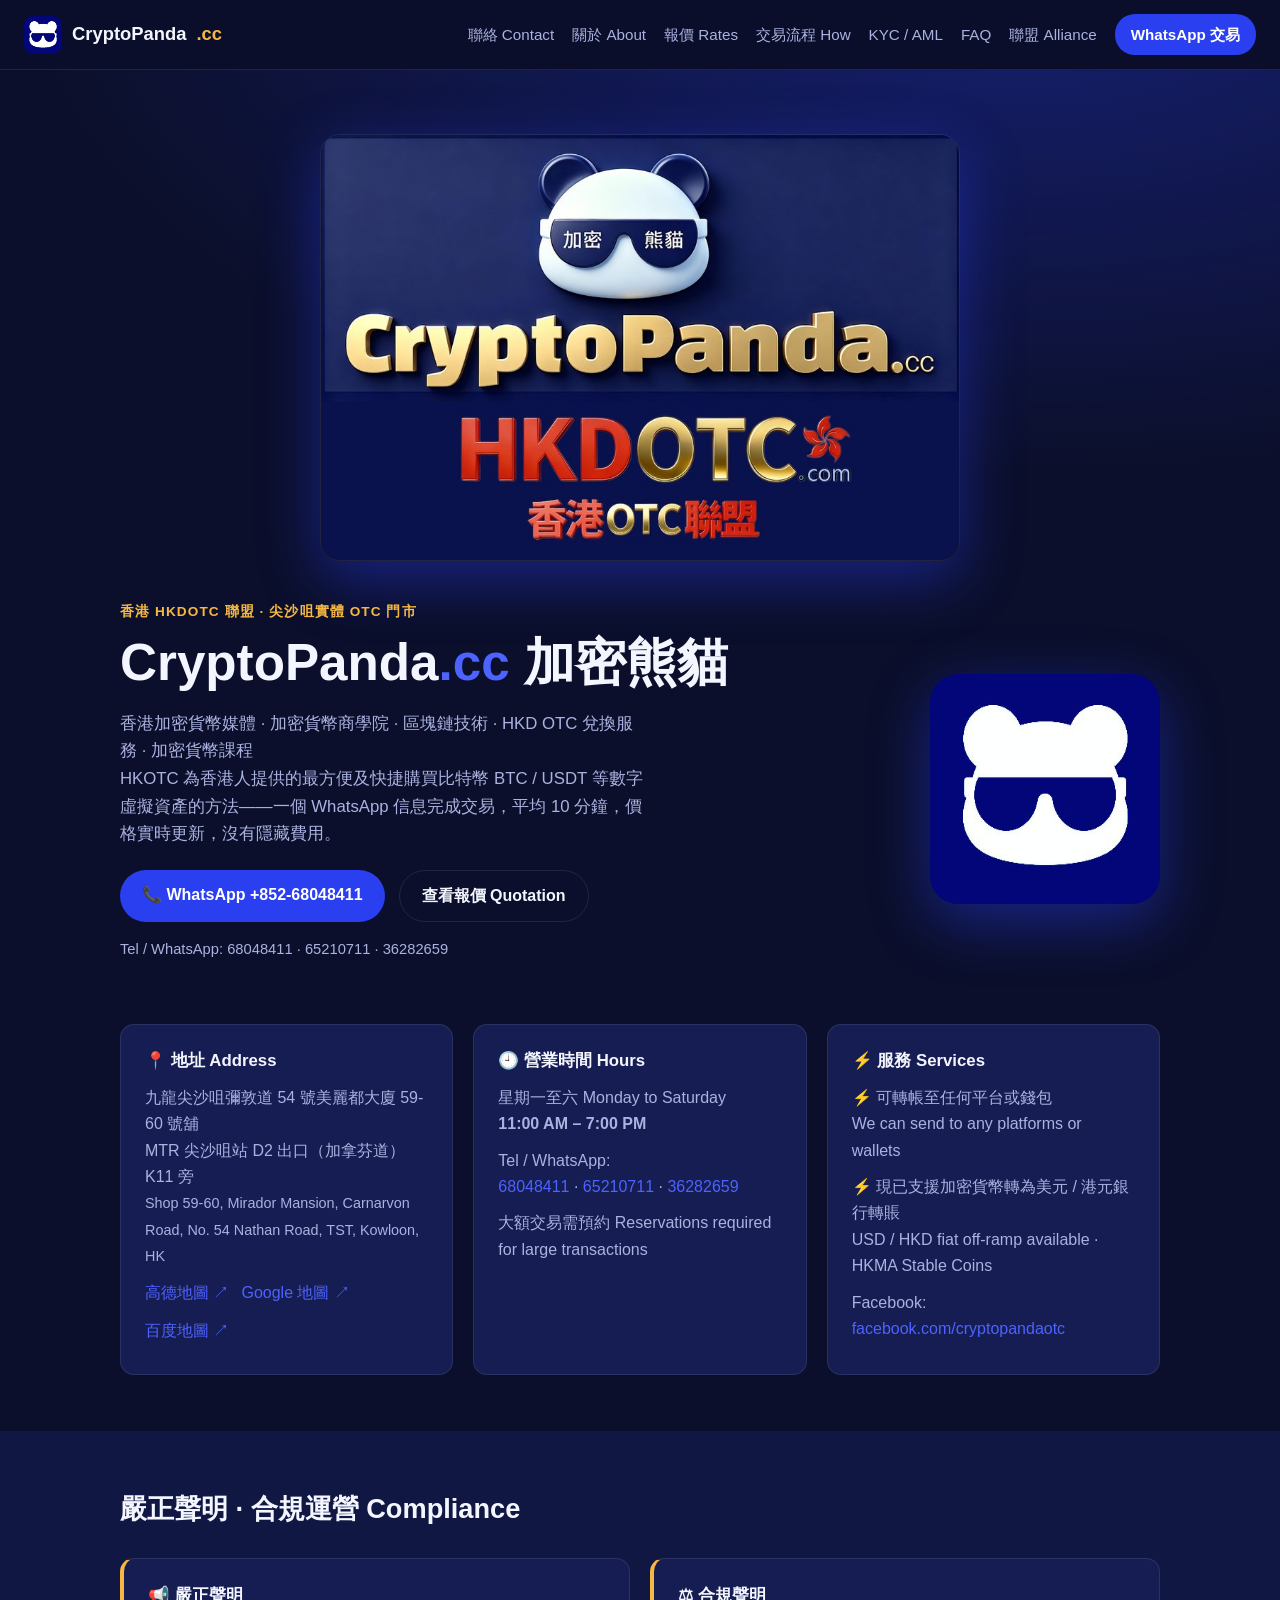
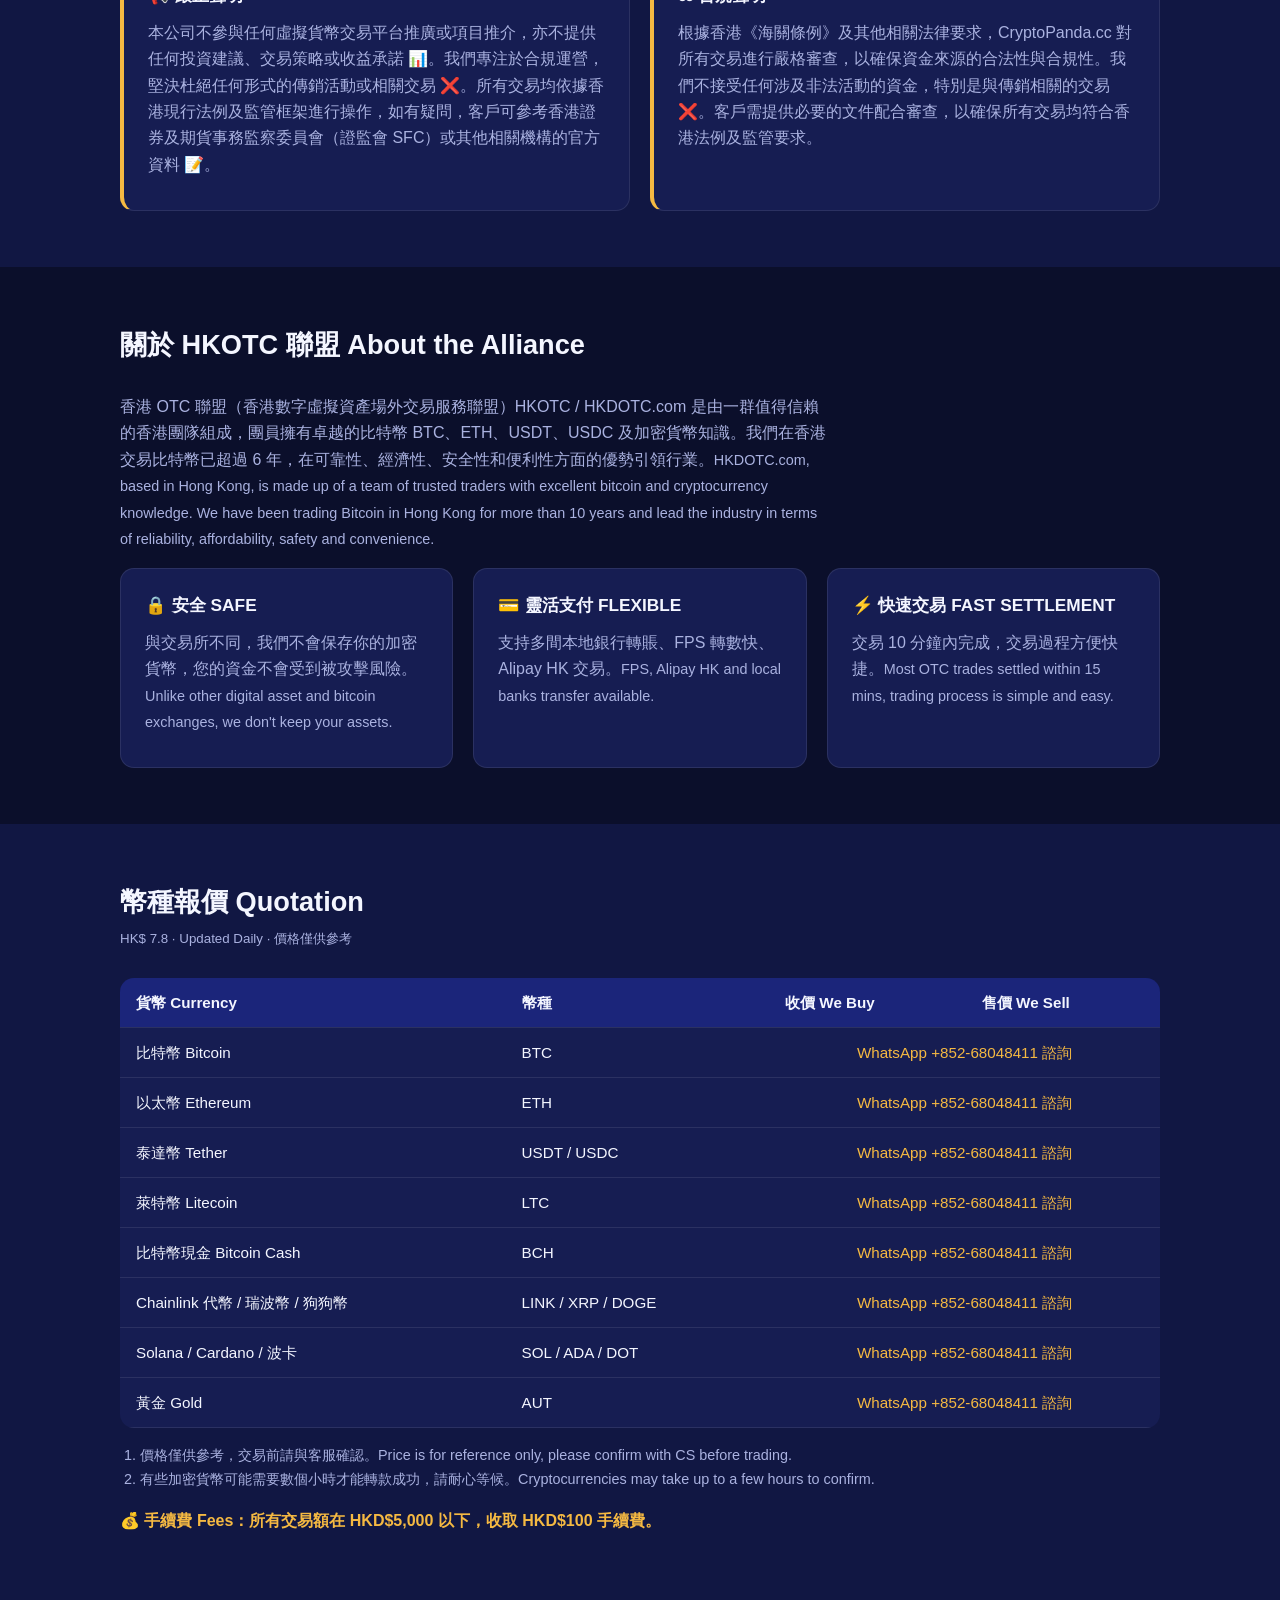
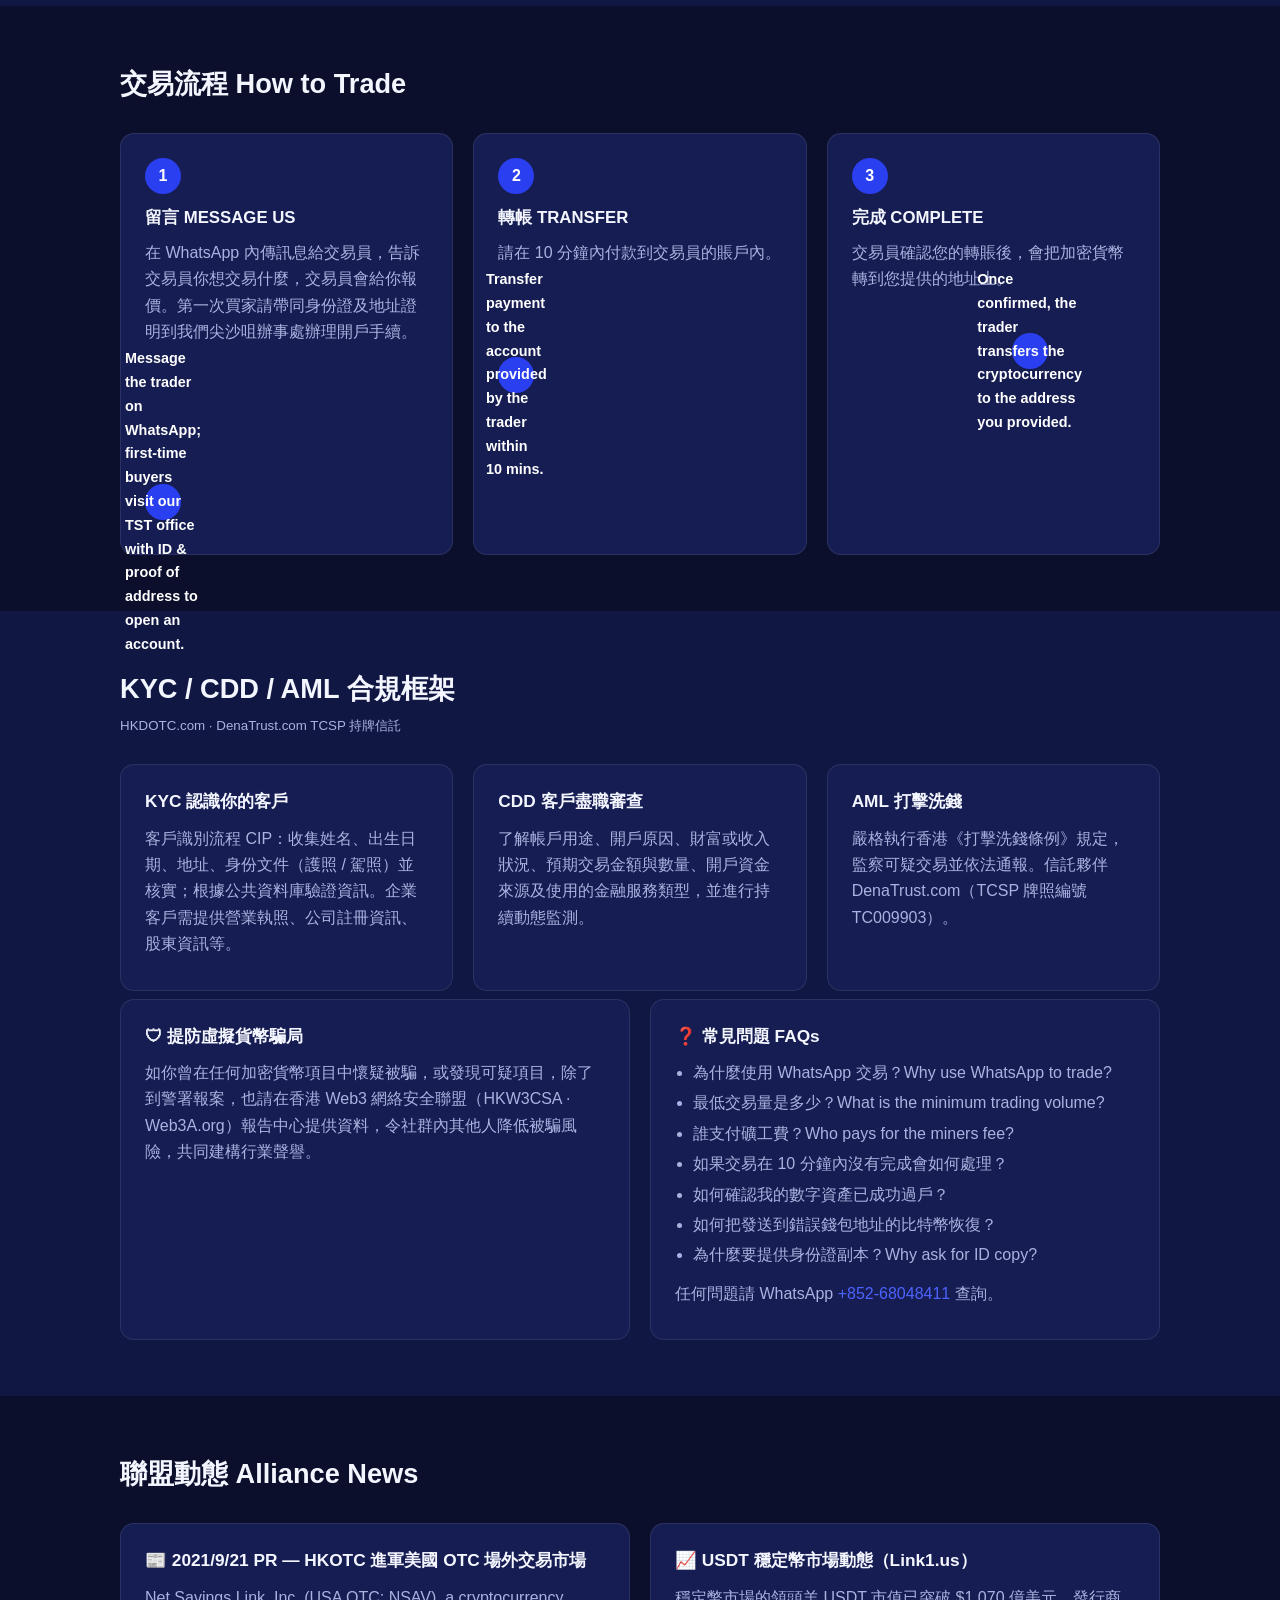
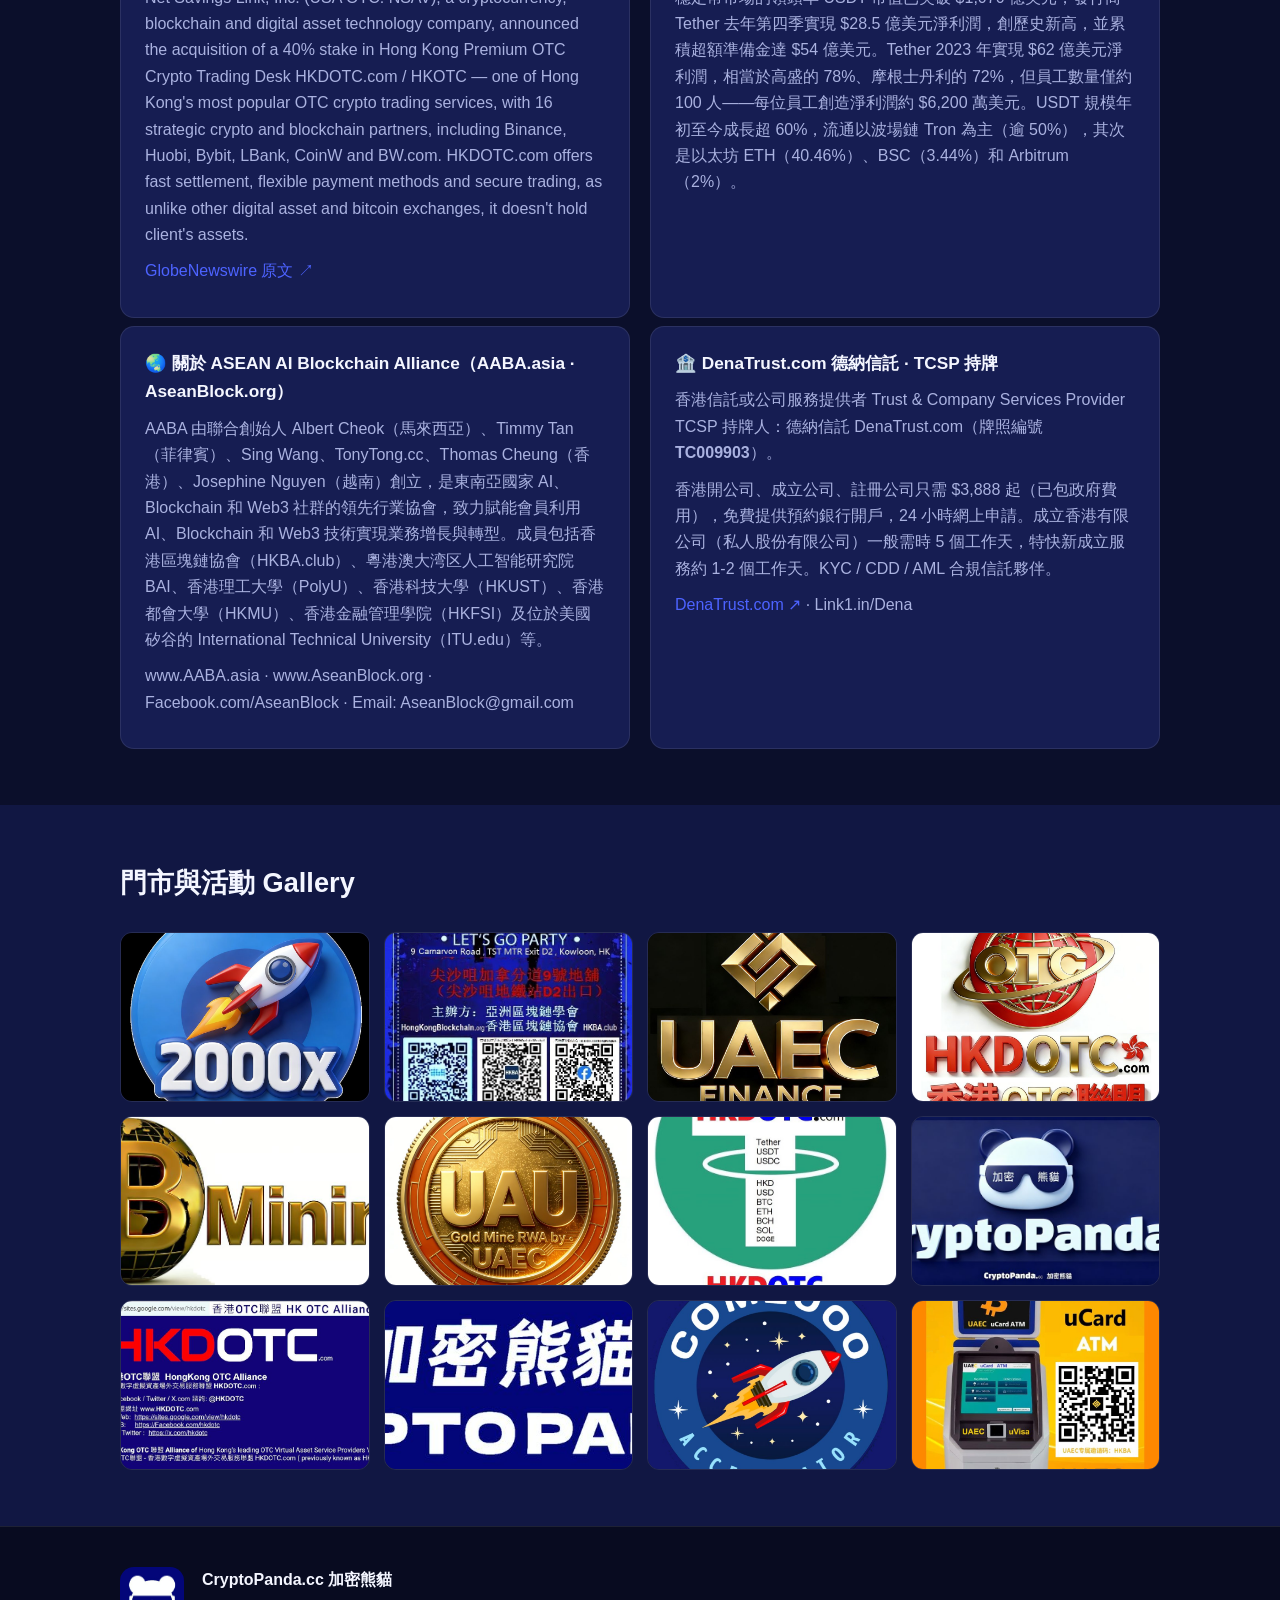
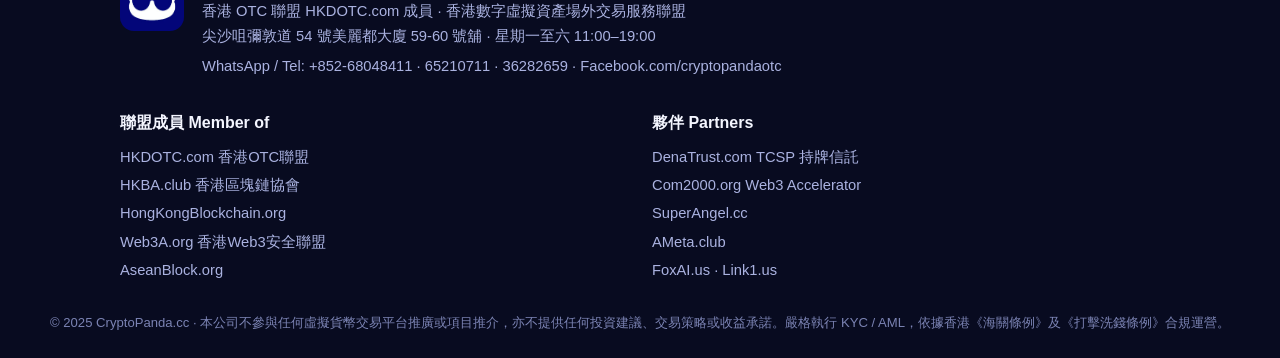
==== commit 6e400b65: "Replace 即時報價 with 諮詢 across site (9 places: quotation table CTA + FAQ schema)" ====
--- a/index.html
+++ b/index.html
@@ -51,7 +51,7 @@
   "@type": "FAQPage",
   "mainEntity": [
     {"@type": "Question", "name": "為什麼使用 WhatsApp 交易？ Why use WhatsApp to trade?",
-     "acceptedAnswer": {"@type": "Answer", "text": "在 WhatsApp 內傳訊息給交易員，告訴交易員你想交易什麼，交易員會即時報價。一個信息就可以完成交易，交易時間平均只需 10 分鐘。"}},
+     "acceptedAnswer": {"@type": "Answer", "text": "在 WhatsApp 內傳訊息給交易員，告訴交易員你想交易什麼，交易員會即時回覆諮詢。一個信息就可以完成交易，交易時間平均只需 10 分鐘。"}},
     {"@type": "Question", "name": "最低交易量是多少？ What is the minimum trading volume?",
      "acceptedAnswer": {"@type": "Answer", "text": "請 WhatsApp +852-68048411 向客服查詢即時最低交易量。所有交易額在 HKD$5,000 以下收取 HKD$100 手續費。"}},
     {"@type": "Question", "name": "誰支付礦工費？ Who pays for the miners fee?",
@@ -159,14 +159,14 @@
     <table class="rate-table">
       <thead><tr><th>貨幣 Currency</th><th>幣種</th><th>收價 We Buy</th><th>售價 We Sell</th></tr></thead>
       <tbody>
-        <tr><td>比特幣 Bitcoin</td><td>BTC</td><td colspan="2" class="mid">WhatsApp +852-68048411 即時報價</td></tr>
-        <tr><td>以太幣 Ethereum</td><td>ETH</td><td colspan="2" class="mid">WhatsApp +852-68048411 即時報價</td></tr>
-        <tr><td>泰達幣 Tether</td><td>USDT / USDC</td><td colspan="2" class="mid">WhatsApp +852-68048411 即時報價</td></tr>
-        <tr><td>萊特幣 Litecoin</td><td>LTC</td><td colspan="2" class="mid">WhatsApp +852-68048411 即時報價</td></tr>
-        <tr><td>比特幣現金 Bitcoin Cash</td><td>BCH</td><td colspan="2" class="mid">WhatsApp +852-68048411 即時報價</td></tr>
-        <tr><td>Chainlink 代幣 / 瑞波幣 / 狗狗幣</td><td>LINK / XRP / DOGE</td><td colspan="2" class="mid">WhatsApp +852-68048411 即時報價</td></tr>
-        <tr><td>Solana / Cardano / 波卡</td><td>SOL / ADA / DOT</td><td colspan="2" class="mid">WhatsApp +852-68048411 即時報價</td></tr>
-        <tr><td>黃金 Gold</td><td>AUT</td><td colspan="2" class="mid">WhatsApp +852-68048411 即時報價</td></tr>
+        <tr><td>比特幣 Bitcoin</td><td>BTC</td><td colspan="2" class="mid">WhatsApp +852-68048411 諮詢</td></tr>
+        <tr><td>以太幣 Ethereum</td><td>ETH</td><td colspan="2" class="mid">WhatsApp +852-68048411 諮詢</td></tr>
+        <tr><td>泰達幣 Tether</td><td>USDT / USDC</td><td colspan="2" class="mid">WhatsApp +852-68048411 諮詢</td></tr>
+        <tr><td>萊特幣 Litecoin</td><td>LTC</td><td colspan="2" class="mid">WhatsApp +852-68048411 諮詢</td></tr>
+        <tr><td>比特幣現金 Bitcoin Cash</td><td>BCH</td><td colspan="2" class="mid">WhatsApp +852-68048411 諮詢</td></tr>
+        <tr><td>Chainlink 代幣 / 瑞波幣 / 狗狗幣</td><td>LINK / XRP / DOGE</td><td colspan="2" class="mid">WhatsApp +852-68048411 諮詢</td></tr>
+        <tr><td>Solana / Cardano / 波卡</td><td>SOL / ADA / DOT</td><td colspan="2" class="mid">WhatsApp +852-68048411 諮詢</td></tr>
+        <tr><td>黃金 Gold</td><td>AUT</td><td colspan="2" class="mid">WhatsApp +852-68048411 諮詢</td></tr>
       </tbody>
     </table>
     <ol class="notes">
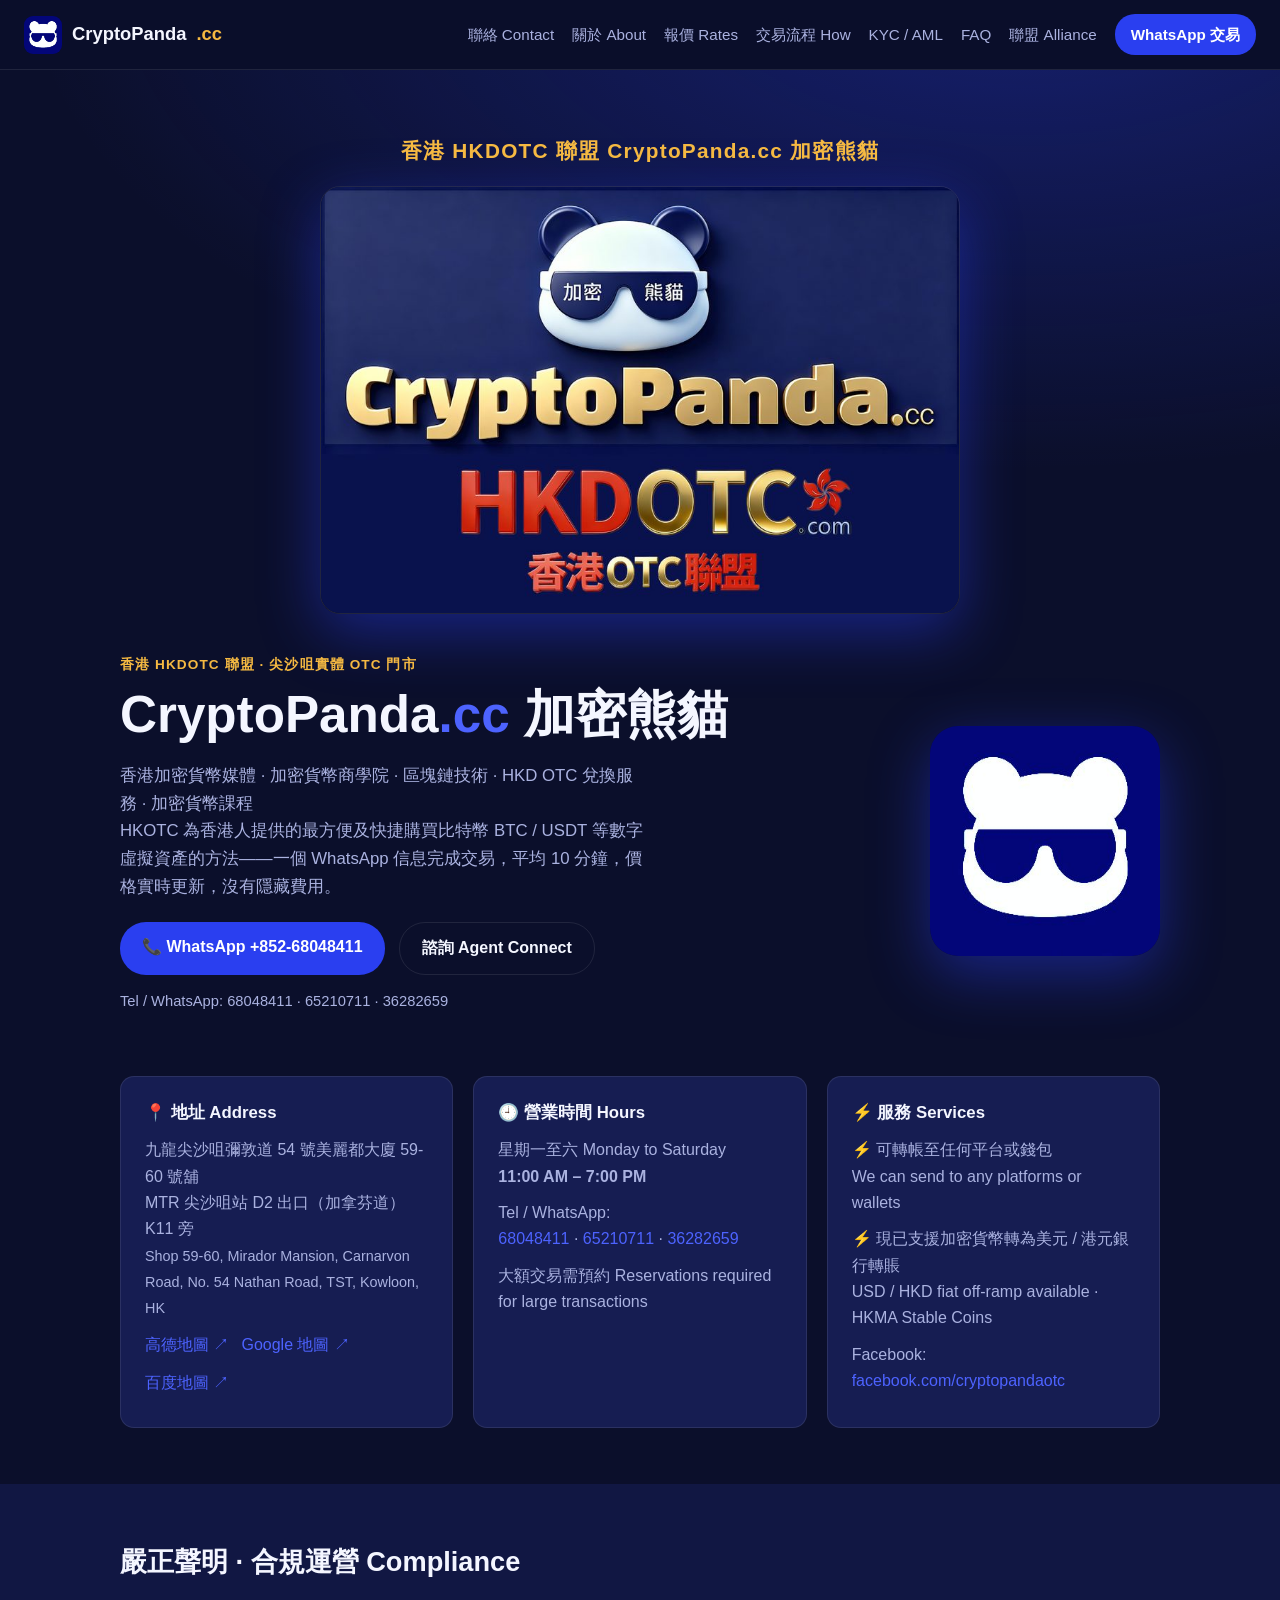
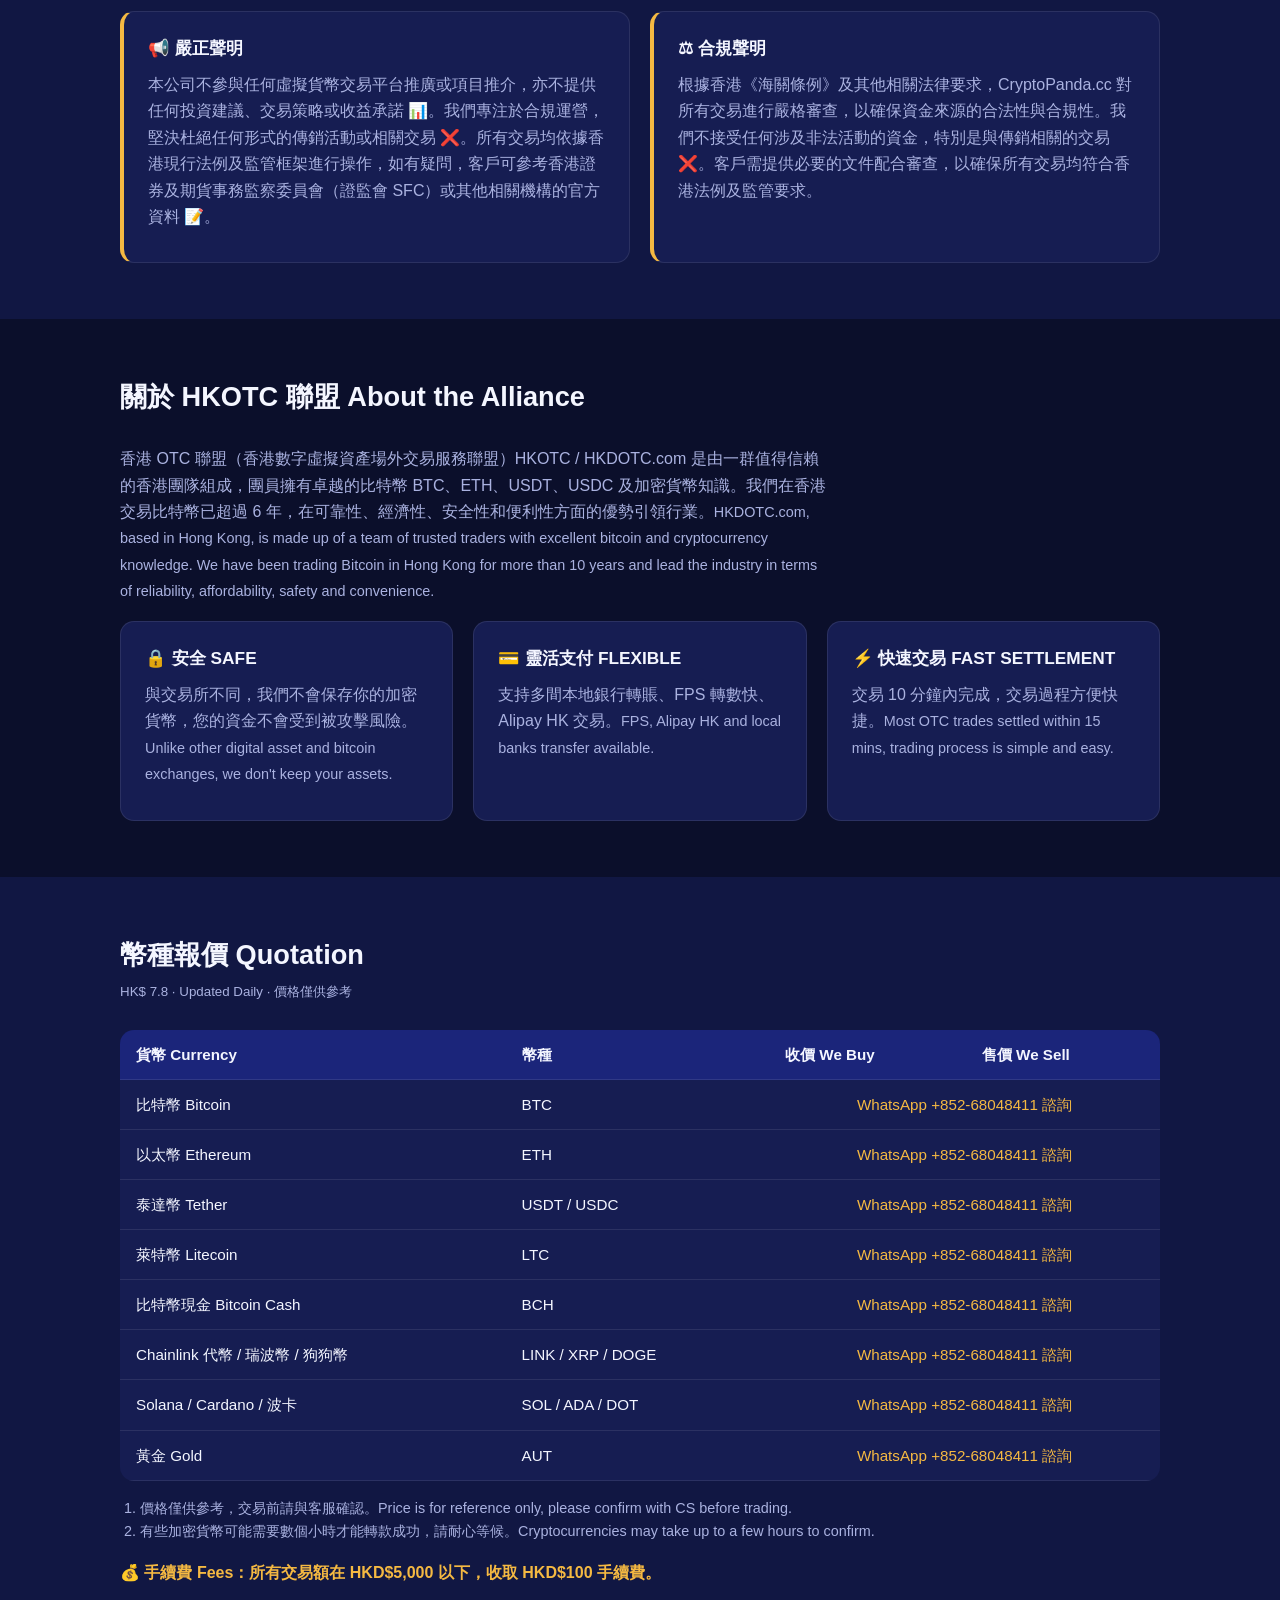
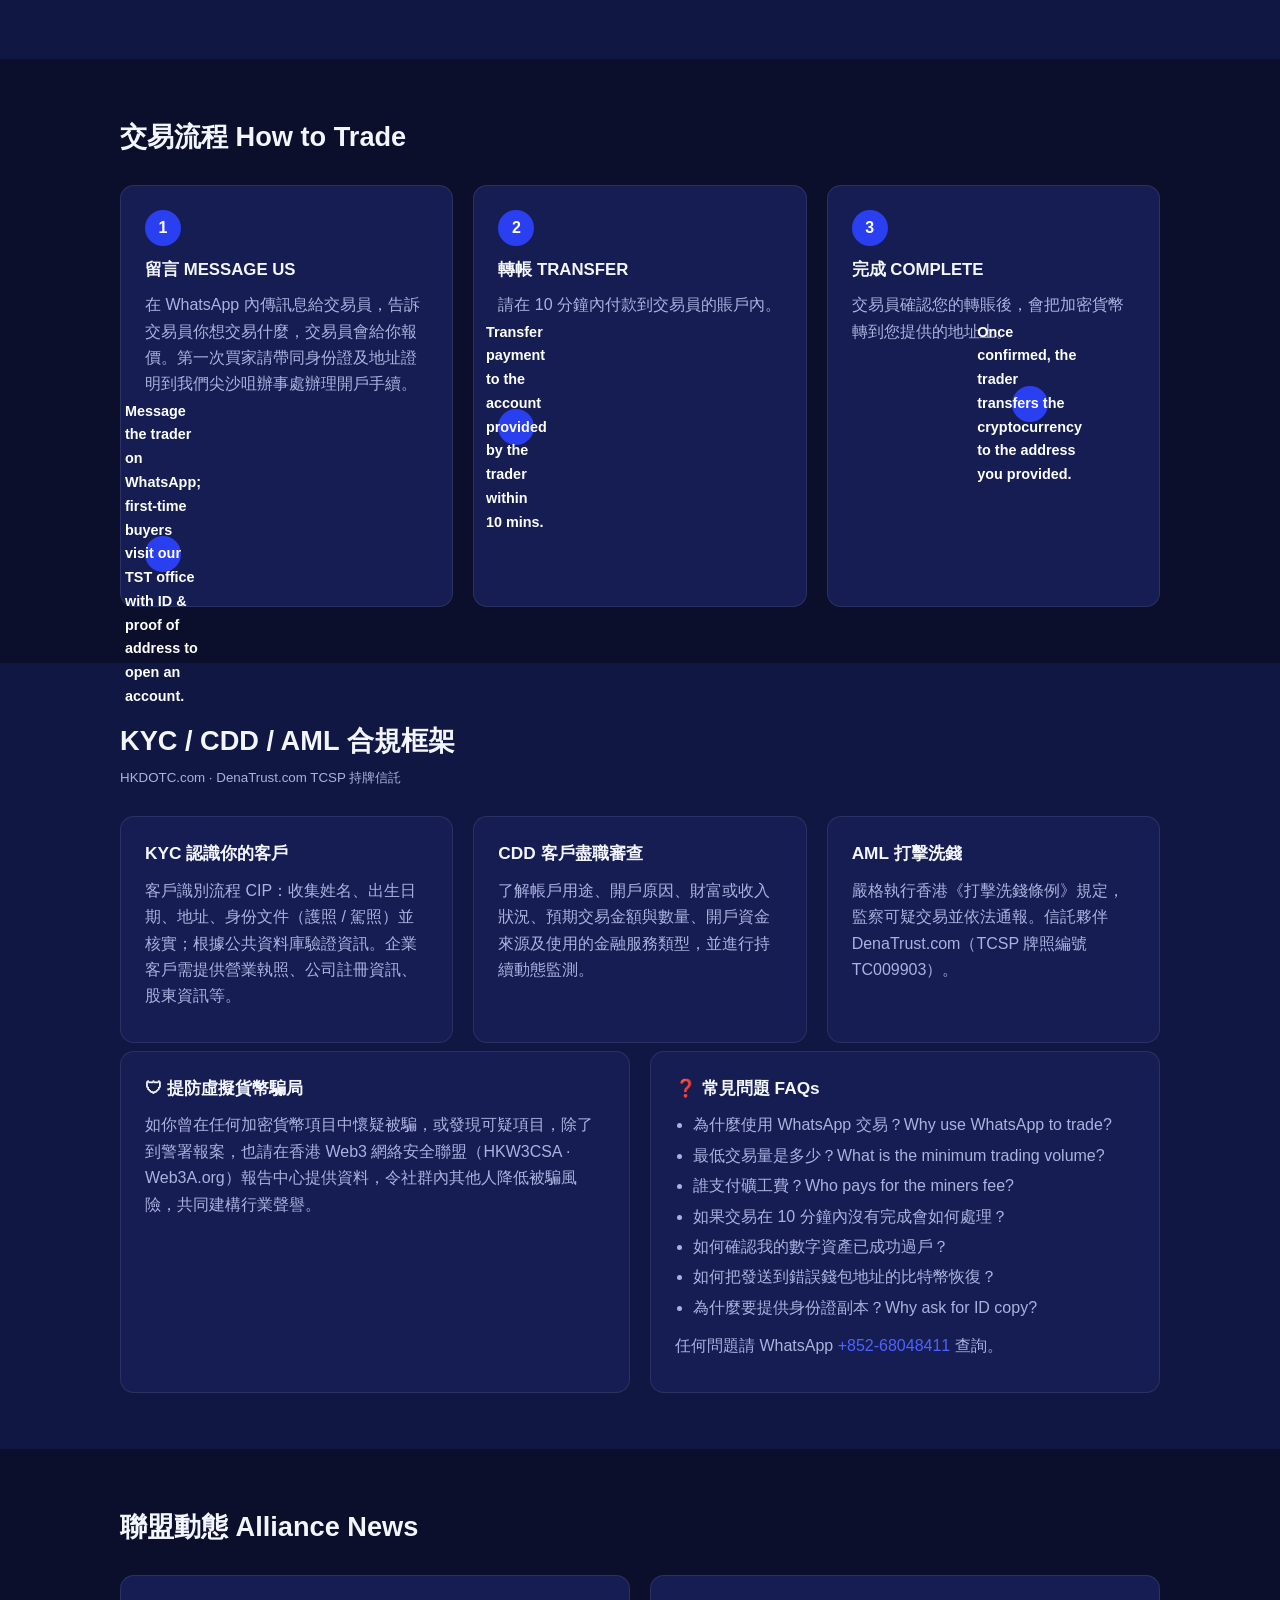
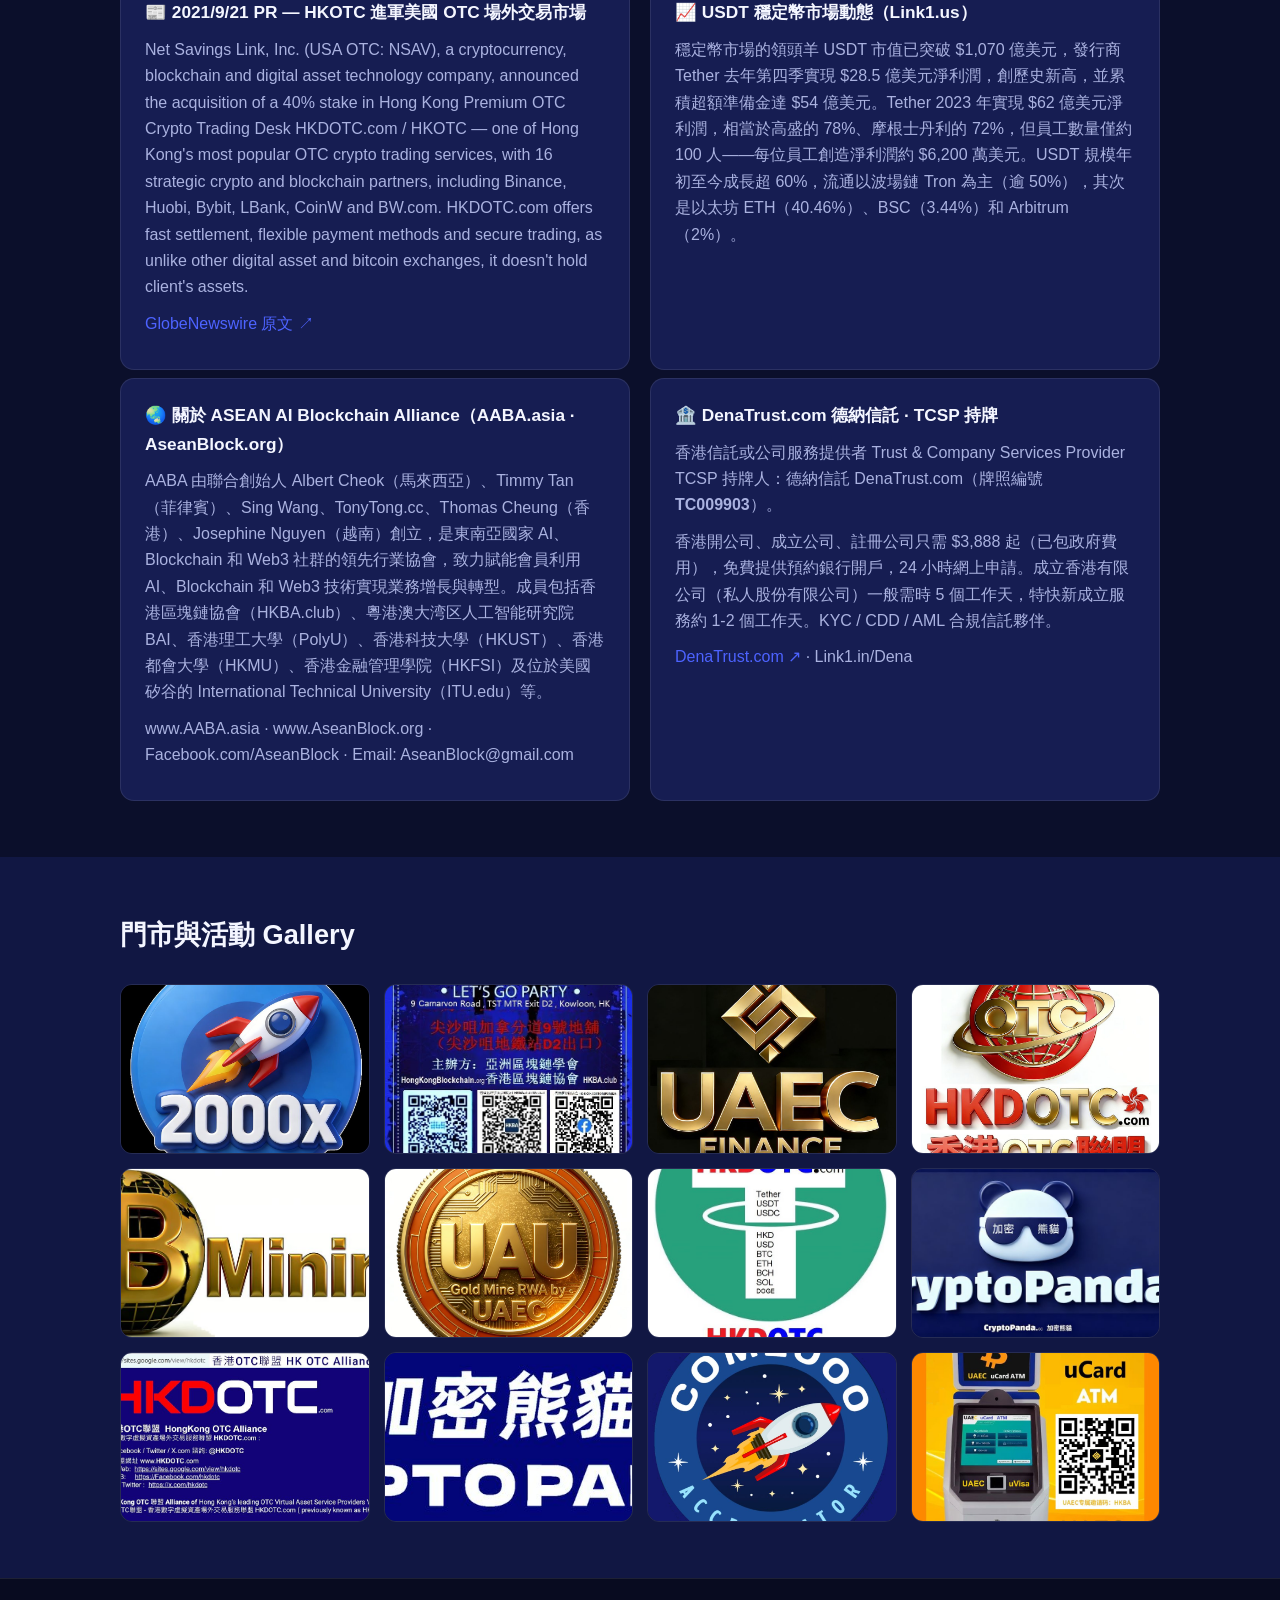
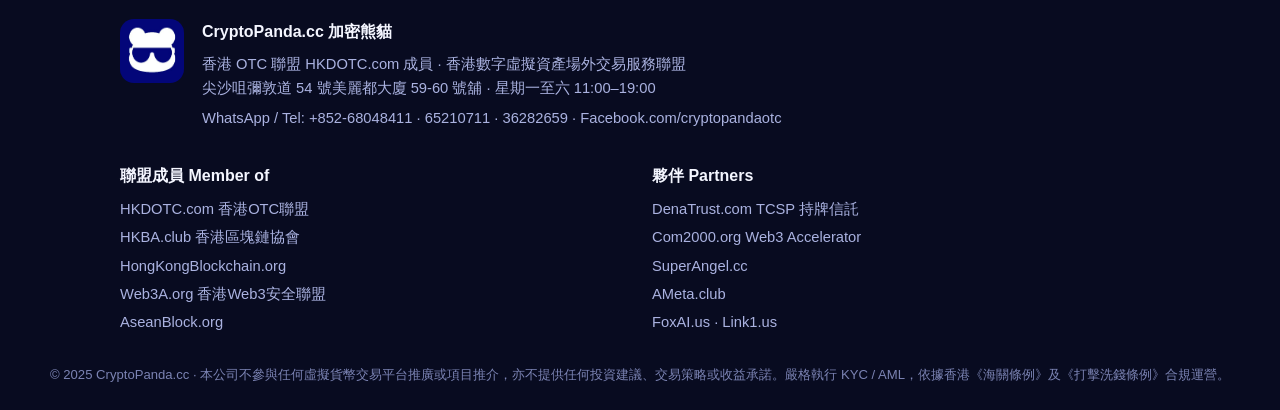
==== commit 9b5003fd: "Hero: add 香港 HKDOTC 聯盟 CryptoPanda.cc 加密熊貓 title above banner; swap 查看報價 Quotation -> 諮詢 Agent Conne" ====
--- a/index.html
+++ b/index.html
@@ -79,6 +79,7 @@
 
 <section class="hero">
   <div class="wrap">
+    <p class="hero-banner-title">香港 HKDOTC 聯盟 CryptoPanda.cc 加密熊貓</p>
     <img class="hero-banner" src="assets/img/a9dcb4ada9.jpg" alt="CryptoPanda.cc 加密熊貓 × HKDOTC.com 香港OTC聯盟" />
   </div>
   <div class="wrap hero-grid">
@@ -89,7 +90,7 @@
       HKOTC 為香港人提供的最方便及快捷購買比特幣 BTC / USDT 等數字虛擬資產的方法——一個 WhatsApp 信息完成交易，平均 10 分鐘，價格實時更新，沒有隱藏費用。</p>
       <div class="hero-actions">
         <a class="btn primary" href="https://wa.me/85268048411">📞 WhatsApp +852-68048411</a>
-        <a class="btn ghost" href="#rates">查看報價 Quotation</a>
+        <a class="btn ghost" href="#rates">諮詢 Agent Connect</a>
       </div>
       <p class="hero-note">Tel / WhatsApp: 68048411 · 65210711 · 36282659</p>
     </div>
--- a/assets/css/style.css
+++ b/assets/css/style.css
@@ -20,6 +20,7 @@
 
 /* hero */
 .hero{padding:64px 0 48px;background:radial-gradient(1000px 500px at 80% -10%,rgba(42,63,240,.35),transparent),var(--bg)}
+.hero-banner-title{text-align:center;color:var(--gold);font-weight:800;letter-spacing:.06em;font-size:clamp(1rem,2.2vw,1.3rem);margin:0 0 18px}
 .hero-banner{display:block;width:min(640px,100%);margin:0 auto 40px;border-radius:20px;border:1px solid var(--line);box-shadow:0 18px 60px rgba(42,63,240,.45)}
 .hero-grid{display:grid;grid-template-columns:1fr auto;gap:40px;align-items:center}
 .kicker{color:var(--gold);font-weight:700;letter-spacing:.08em;text-transform:uppercase;font-size:.85rem;margin:0 0 10px}
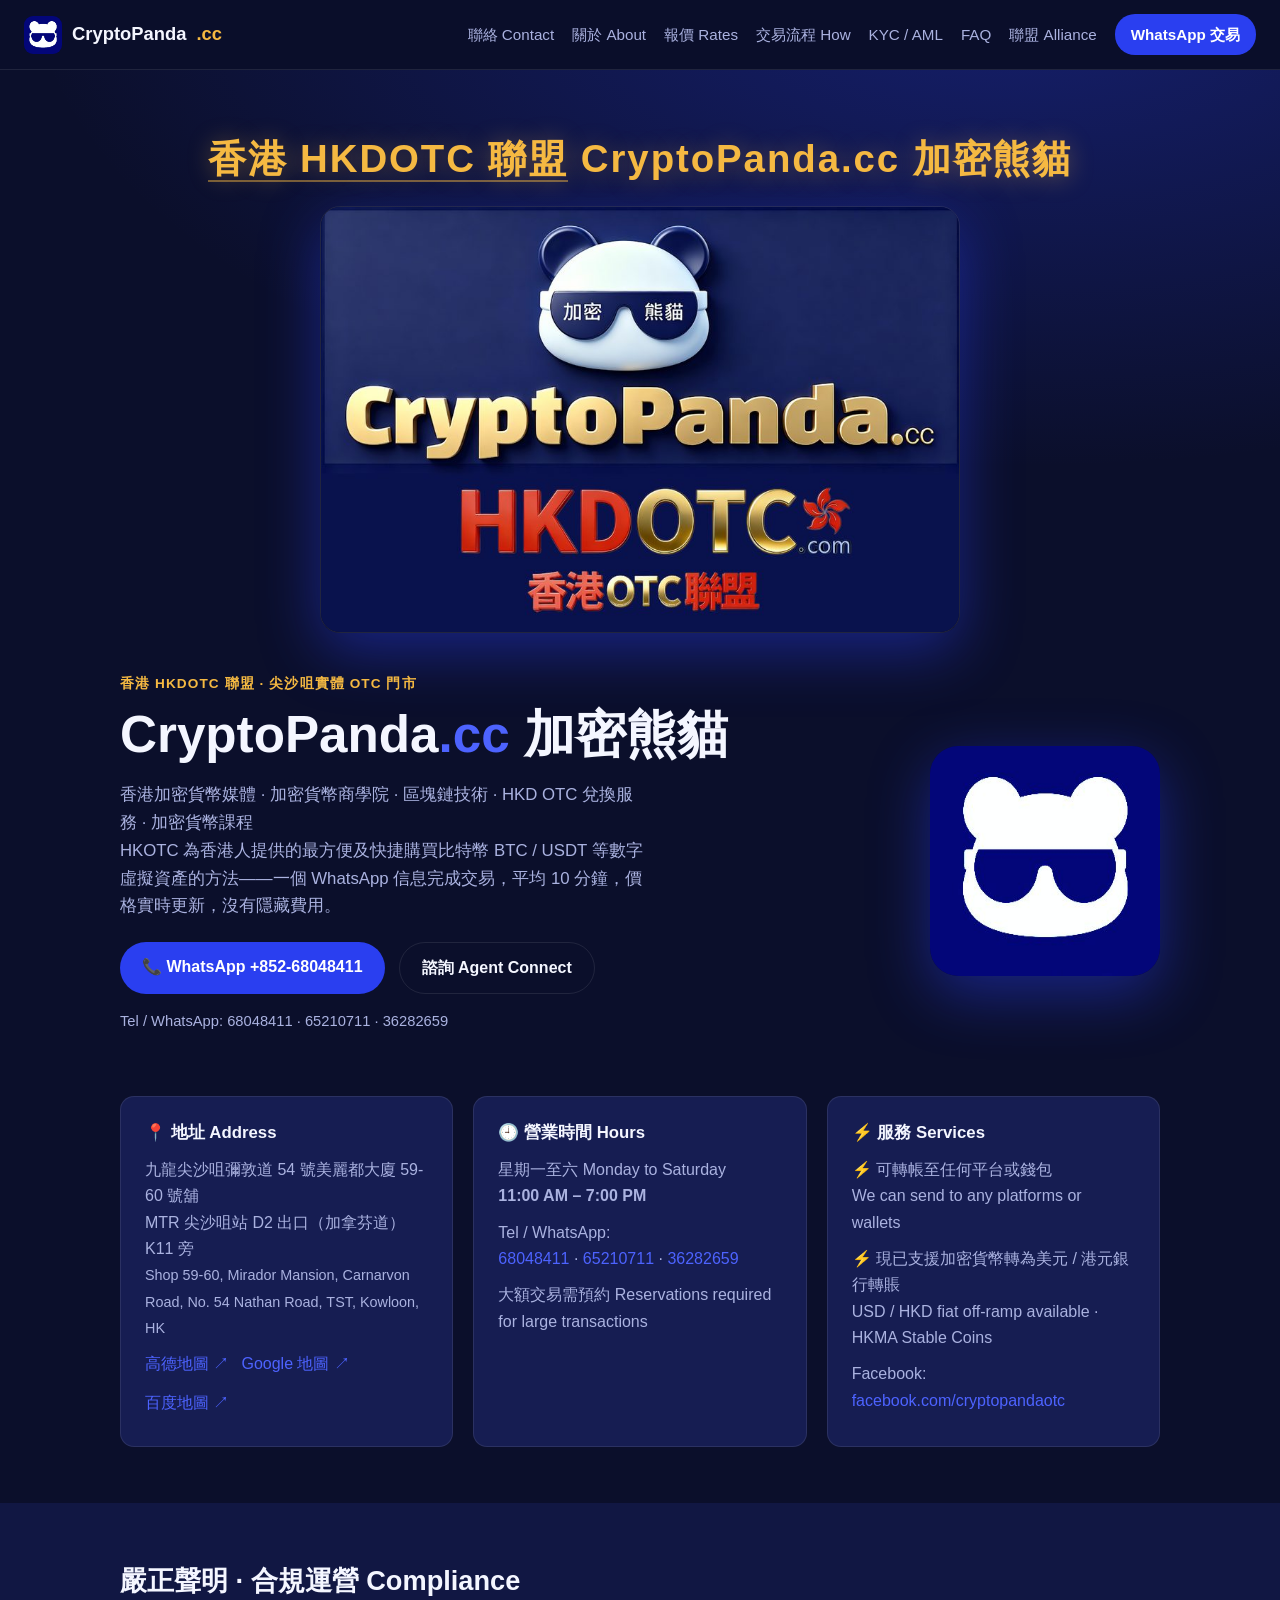
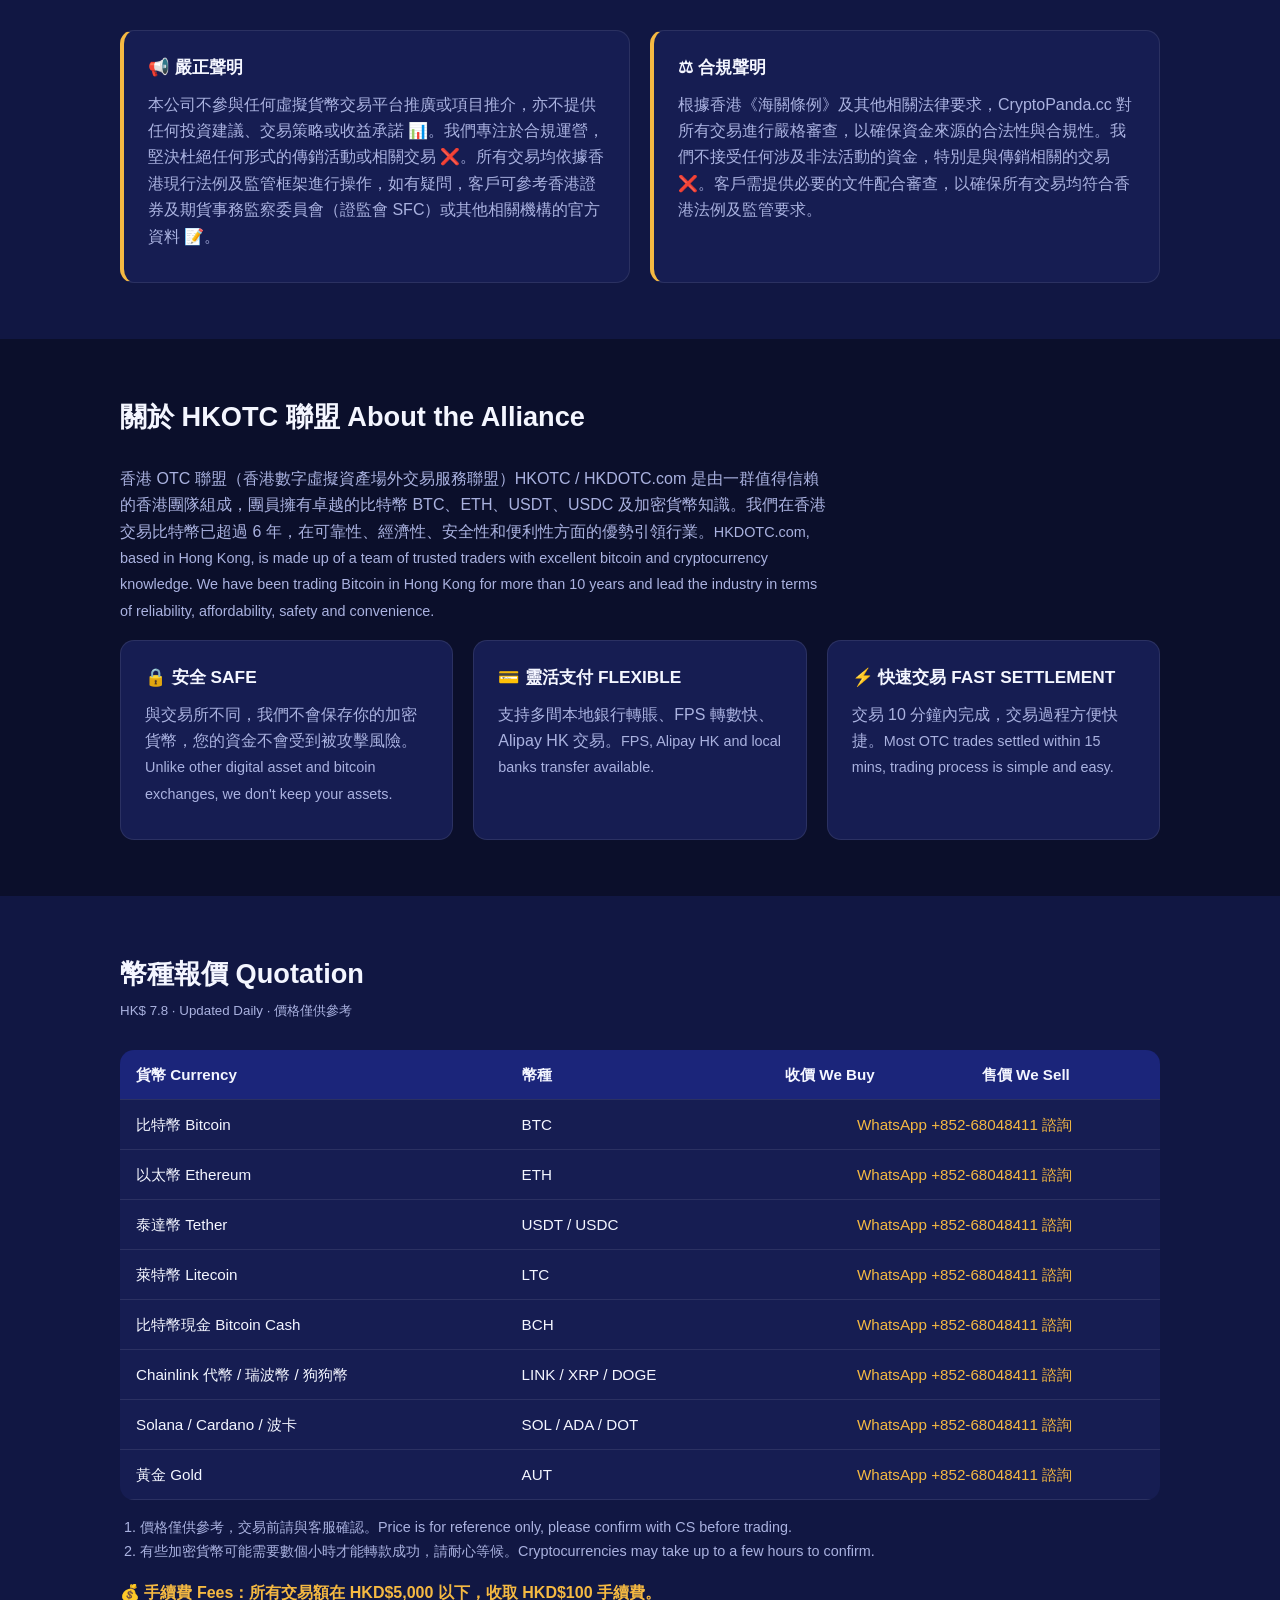
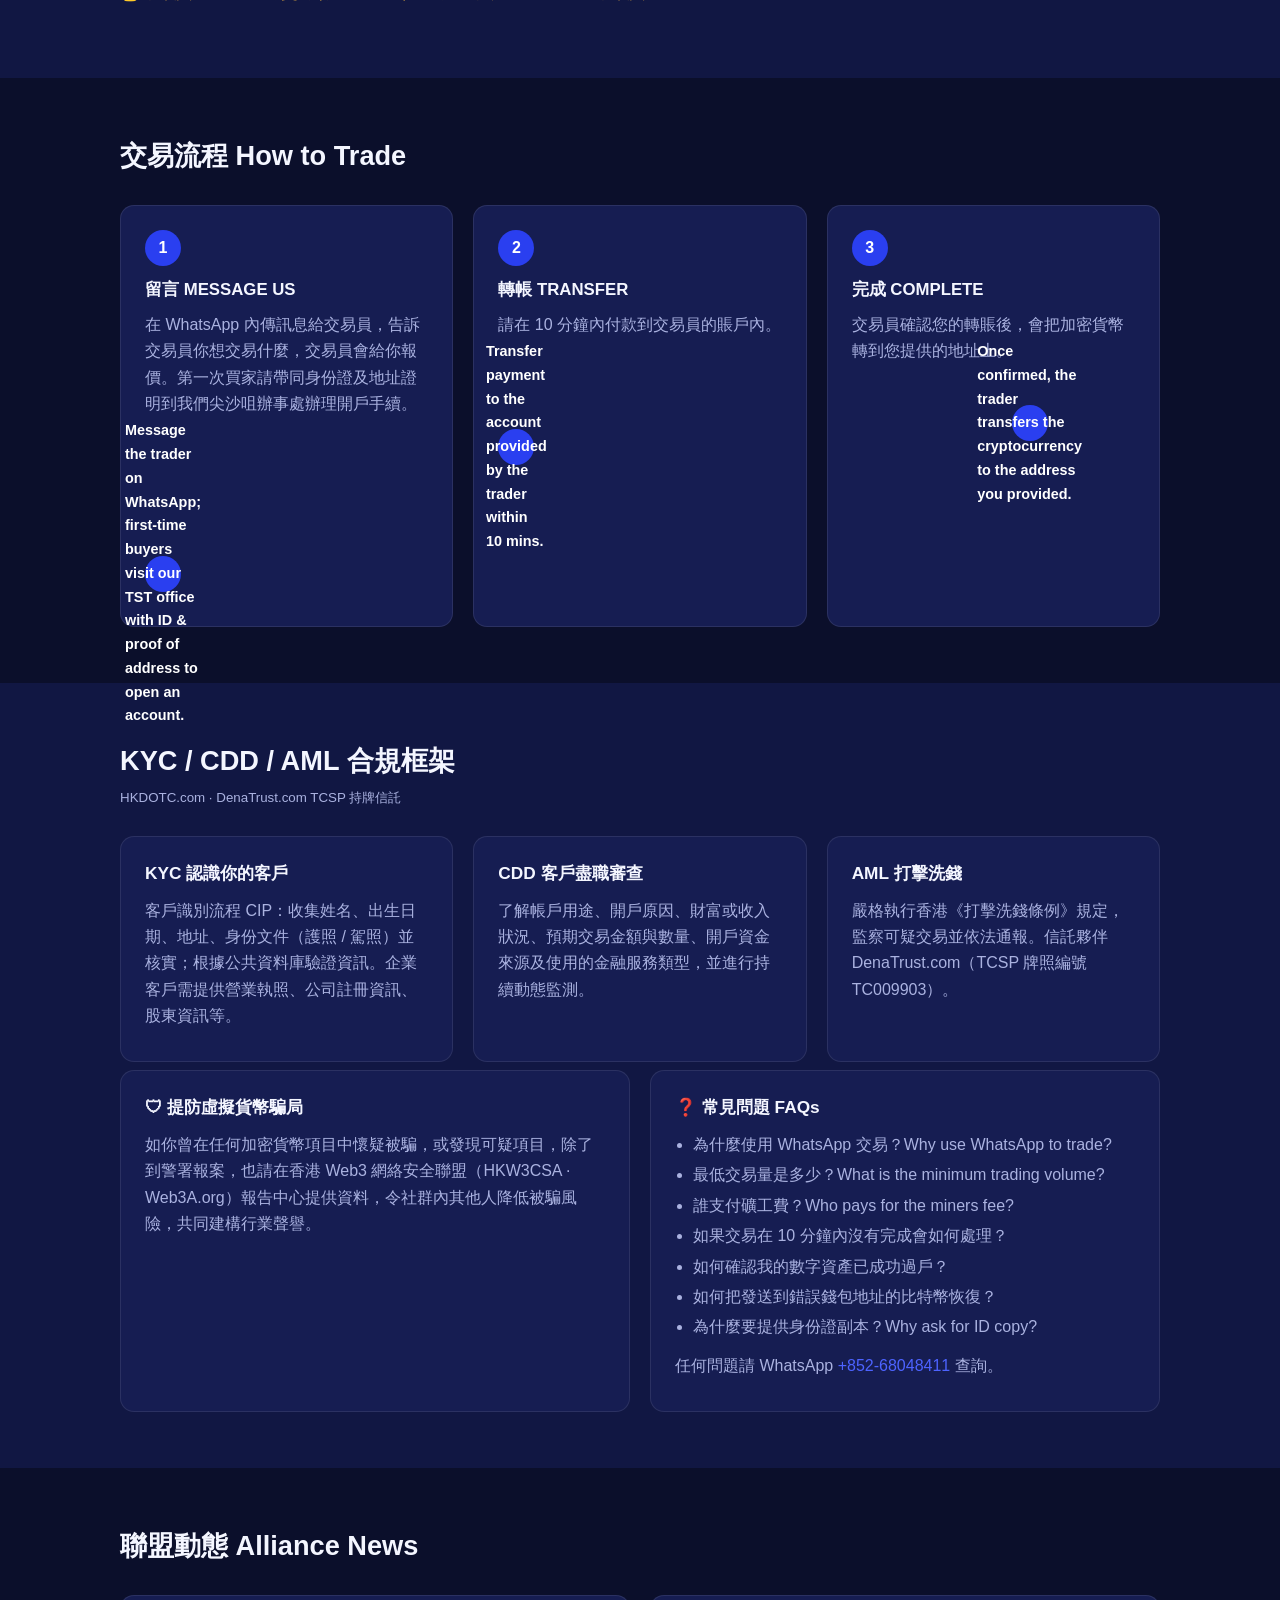
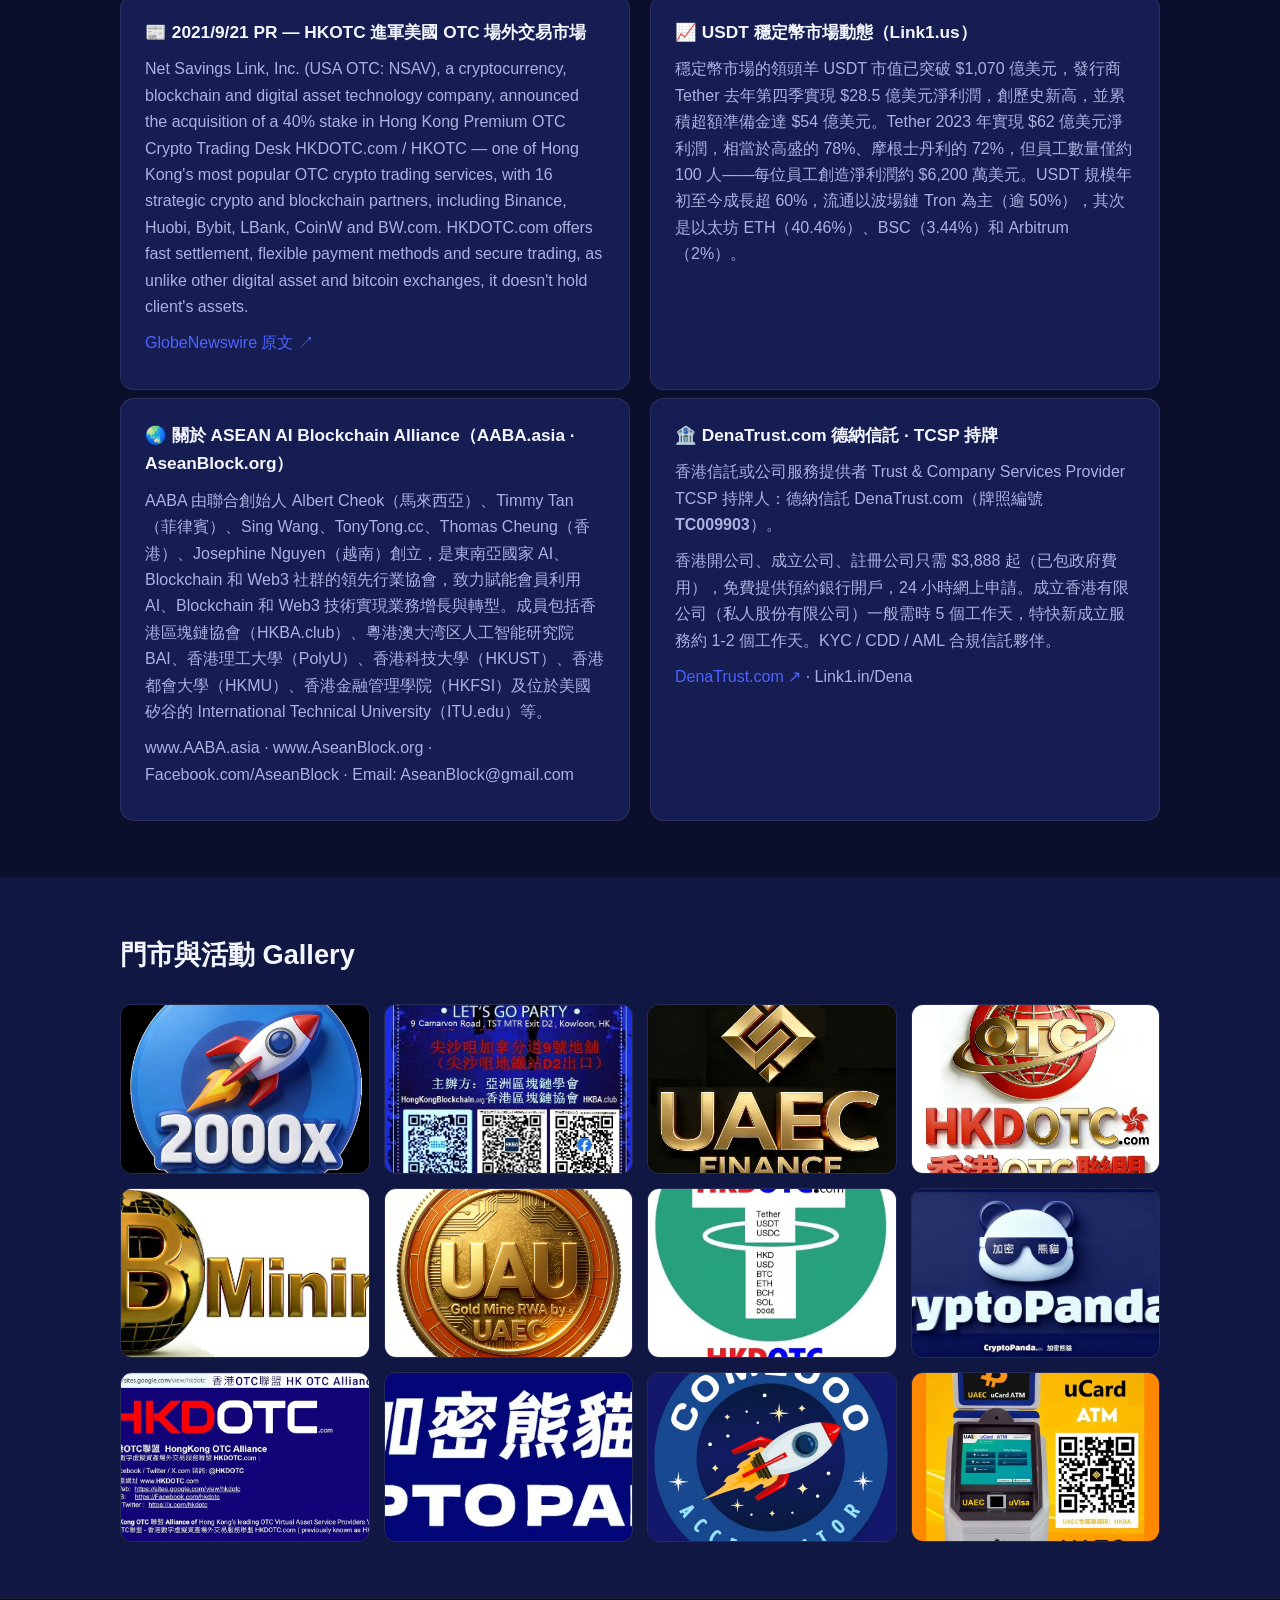
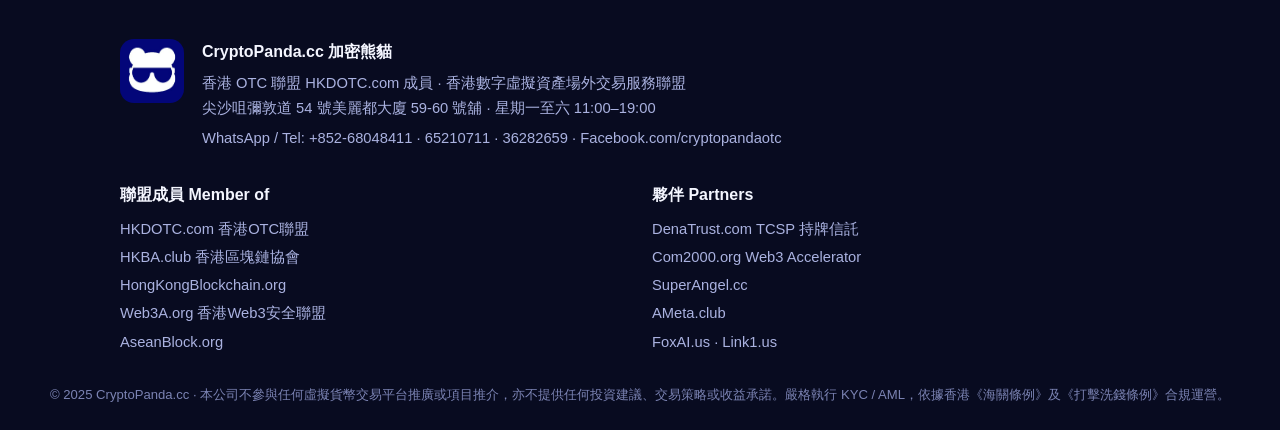
==== commit c72b22f0: "Link 香港 HKDOTC 聯盟 in hero title to hkdotc.com (gold, underlined)" ====
--- a/index.html
+++ b/index.html
@@ -79,7 +79,7 @@
 
 <section class="hero">
   <div class="wrap">
-    <p class="hero-banner-title">香港 HKDOTC 聯盟 CryptoPanda.cc 加密熊貓</p>
+    <p class="hero-banner-title"><a href="https://hkdotc.com/" target="_blank" rel="noopener">香港 HKDOTC 聯盟</a> CryptoPanda.cc 加密熊貓</p>
     <img class="hero-banner" src="assets/img/a9dcb4ada9.jpg" alt="CryptoPanda.cc 加密熊貓 × HKDOTC.com 香港OTC聯盟" />
   </div>
   <div class="wrap hero-grid">
--- a/assets/css/style.css
+++ b/assets/css/style.css
@@ -20,7 +20,9 @@
 
 /* hero */
 .hero{padding:64px 0 48px;background:radial-gradient(1000px 500px at 80% -10%,rgba(42,63,240,.35),transparent),var(--bg)}
-.hero-banner-title{text-align:center;color:var(--gold);font-weight:800;letter-spacing:.06em;font-size:clamp(1rem,2.2vw,1.3rem);margin:0 0 18px}
+.hero-banner-title{text-align:center;color:var(--gold);font-weight:800;letter-spacing:.05em;font-size:clamp(1.6rem,4vw,2.4rem);line-height:1.3;margin:0 0 22px;text-shadow:0 2px 24px rgba(245,185,66,.35)}
+.hero-banner-title a{color:inherit;text-decoration:none;border-bottom:2px solid rgba(245,185,66,.45);transition:border-color .2s}
+.hero-banner-title a:hover{border-bottom-color:var(--gold);text-decoration:none}
 .hero-banner{display:block;width:min(640px,100%);margin:0 auto 40px;border-radius:20px;border:1px solid var(--line);box-shadow:0 18px 60px rgba(42,63,240,.45)}
 .hero-grid{display:grid;grid-template-columns:1fr auto;gap:40px;align-items:center}
 .kicker{color:var(--gold);font-weight:700;letter-spacing:.08em;text-transform:uppercase;font-size:.85rem;margin:0 0 10px}
